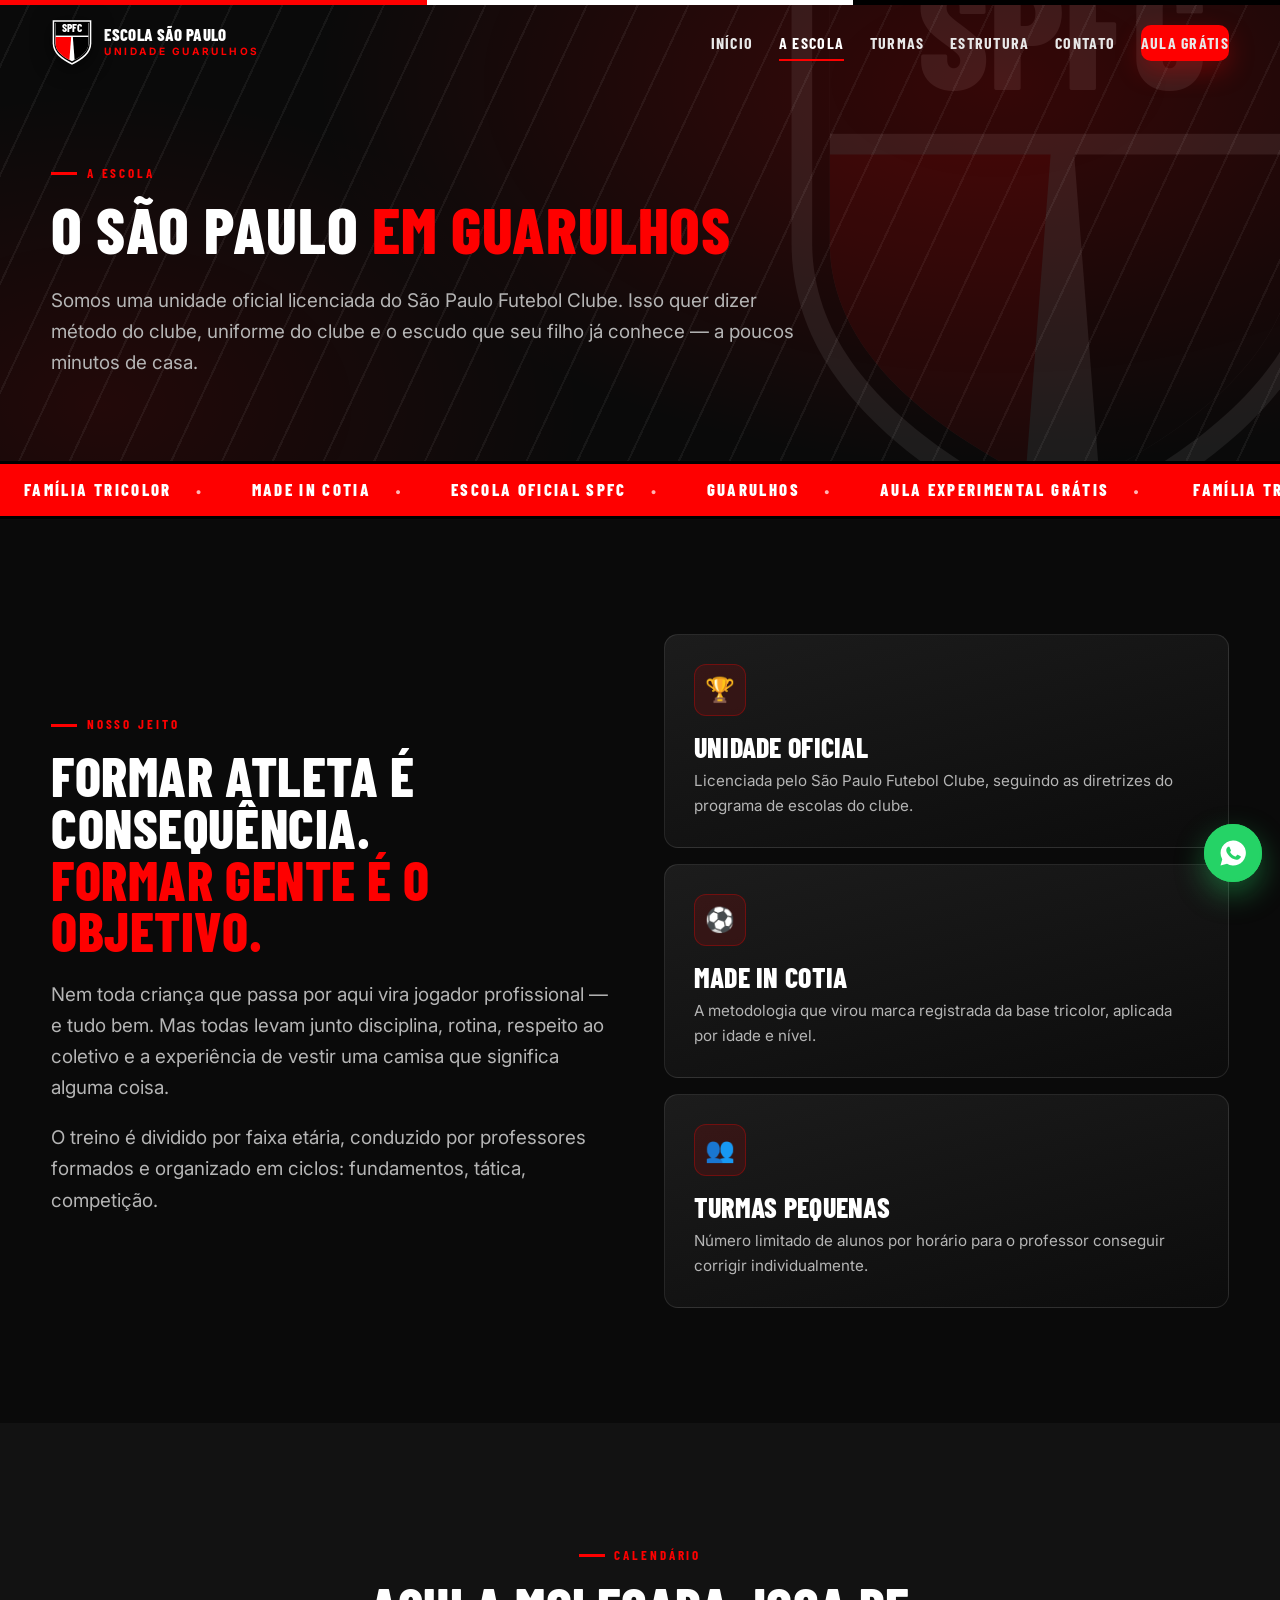
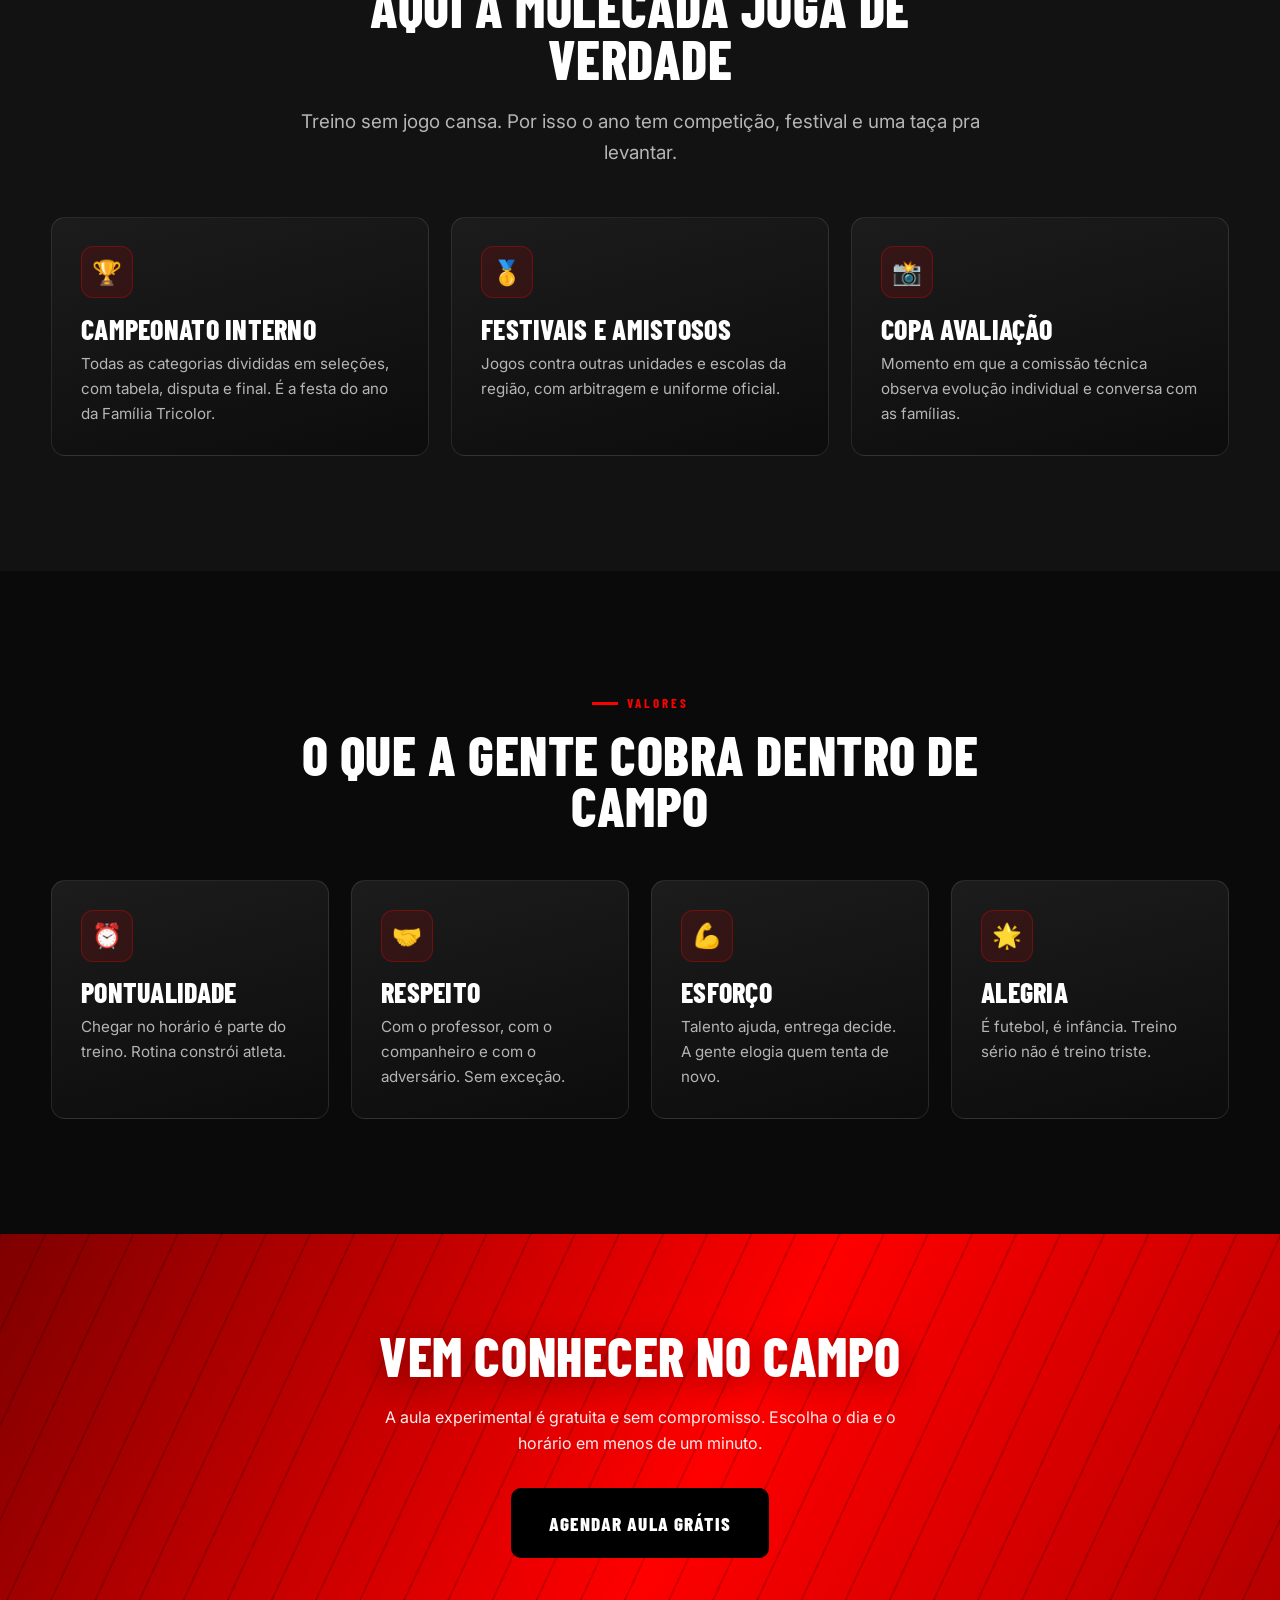
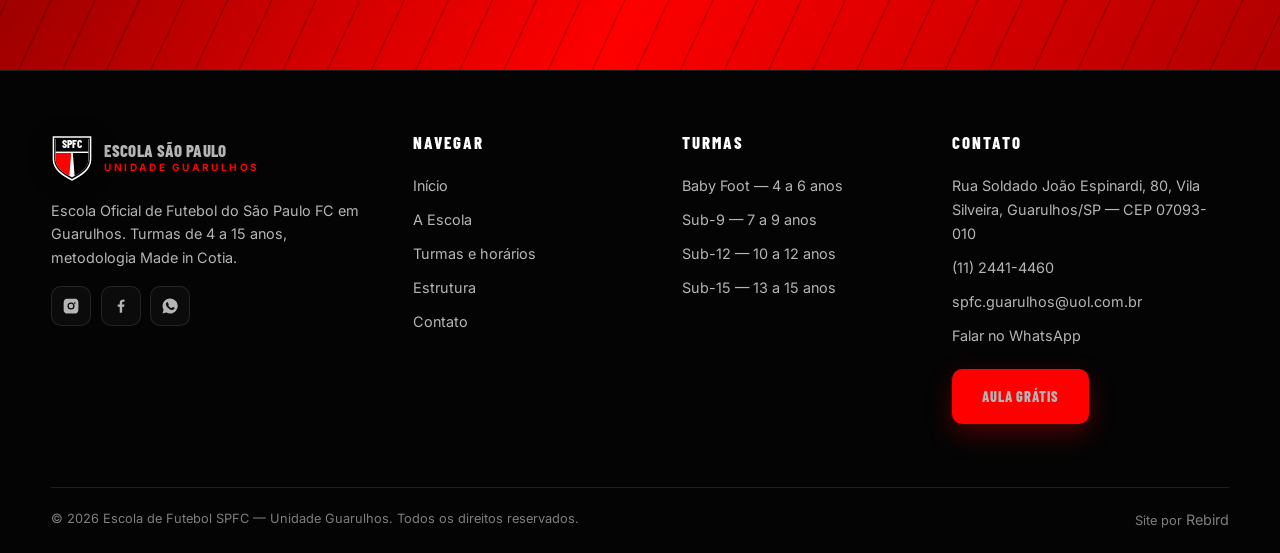
==== a-escola.html @ 755438bb "Site SPFC Guarulhos: LP de conversao + agendamento de aula experimental - Identidade tricolor extrai" ====
<!DOCTYPE html>
<html lang="pt-BR">
<head>
<meta charset="UTF-8">
<meta name="viewport" content="width=device-width, initial-scale=1">
<title>A Escola | Escola de Futebol SPFC Guarulhos</title>
<meta name="description" content="Conheça a Escola Oficial de Futebol do São Paulo FC em Guarulhos: metodologia Made in Cotia, comissão técnica formada e calendário de competições.">
<link rel="canonical" href="https://spfcguarulhos.com.br/a-escola.html">
<meta name="robots" content="index, follow">
<meta name="theme-color" content="#FE0000">
<meta property="og:type" content="website">
<meta property="og:locale" content="pt_BR">
<meta property="og:site_name" content="Escola de Futebol SPFC — Guarulhos">
<meta property="og:title" content="A Escola | Escola de Futebol SPFC Guarulhos">
<meta property="og:description" content="Conheça a Escola Oficial de Futebol do São Paulo FC em Guarulhos: metodologia Made in Cotia, comissão técnica formada e calendário de competições.">
<meta property="og:url" content="https://spfcguarulhos.com.br/a-escola.html">
<meta property="og:image" content="https://spfcguarulhos.com.br/assets/img/og.png">
<meta name="twitter:card" content="summary_large_image">
<link rel="icon" href="assets/img/escudo.svg" type="image/svg+xml">
<link rel="preconnect" href="https://fonts.googleapis.com">
<link rel="preconnect" href="https://fonts.gstatic.com" crossorigin>
<link href="https://fonts.googleapis.com/css2?family=Barlow+Condensed:wght@600;700;800&family=Inter:wght@400;500;600;700&display=swap" rel="stylesheet">
<link rel="stylesheet" href="assets/css/style.css">
</head>
<body>
<!-- Escudo SPFC (símbolo reutilizável) -->
<svg width="0" height="0" style="position:absolute" aria-hidden="true" focusable="false"><defs>
<symbol id="crest" viewBox="0 0 200 224">
  <clipPath id="crestIn"><path d="M21 19h158v97c0 37-35 65-79 85-44-20-79-48-79-85V19Z"/></clipPath>
  <path d="M8 6h184v110c0 46-40 78-92 102C48 194 8 162 8 116V6Z" fill="#fff"/>
  <path d="M15 13h170v103c0 41-37 71-85 93-48-22-85-52-85-93V13Z" fill="#000"/>
  <path d="M21 19h158v97c0 37-35 65-79 85-44-20-79-48-79-85V19Z" fill="#fff"/>
  <g clip-path="url(#crestIn)">
    <polygon points="10,86 96,86 84,240 -12,240" fill="#FE0000"/>
    <polygon points="104,86 190,86 212,240 116,240" fill="#000"/>
    <rect x="8" y="10" width="184" height="69" fill="#000"/>
  </g>
  <text x="100" y="64" text-anchor="middle" font-family="Barlow Condensed,Arial Narrow,Impact,sans-serif" font-weight="800" font-size="54" fill="#fff">SPFC</text>
</symbol>
</defs></svg>

<header class="header">
  <div class="tricolor"><i></i><i></i><i></i></div>
  <div class="wrap bar">
    <a class="brand" href="index.html" aria-label="Escola de Futebol SPFC Guarulhos">
      <svg viewBox="0 0 200 224" role="img" aria-hidden="true"><use href="#crest"/></svg>
      <span><b>Escola São Paulo</b><small>Unidade Guarulhos</small></span>
    </a>
    <nav class="nav" id="nav">
      <a href="index.html">Início</a>
      <a href="a-escola.html" aria-current="page">A Escola</a>
      <a href="turmas.html">Turmas</a>
      <a href="estrutura.html">Estrutura</a>
      <a href="contato.html">Contato</a>
      <a class="btn" href="agendar.html">Aula grátis</a>
    </nav>
    <button class="burger" aria-label="Abrir menu" aria-expanded="false" aria-controls="nav"><span></span><span></span><span></span></button>
  </div>
</header>

<section class="hero" style="min-height:auto;padding:calc(var(--header-h) + 5rem) 0 4rem">
  <div class="hero-stripes"></div>
  <svg class="hero-crest" viewBox="0 0 200 224" aria-hidden="true"><use href="#crest"/></svg>
  <div class="wrap" style="display:block">
    <span class="eyebrow">A escola</span>
    <h1 style="font-size:clamp(2.2rem,5.4vw,4rem)" data-split>O São Paulo <span class='txt-red'>em Guarulhos</span></h1>
    <p class="lead">Somos uma unidade oficial licenciada do São Paulo Futebol Clube. Isso quer dizer método do clube, uniforme do clube e o escudo que seu filho já conhece — a poucos minutos de casa.</p>
  </div>
</section>
<div class="marquee" aria-hidden="true"><div>
  <span>Família Tricolor</span><span>Made in Cotia</span><span>Escola Oficial SPFC</span><span>Guarulhos</span><span>Aula experimental grátis</span>
</div></div>

<section class="section">
  <div class="wrap">
    <div class="grid g-2" style="align-items:center;gap:3rem">
      <div class="rv">
        <span class="eyebrow">Nosso jeito</span>
        <h2>Formar atleta é consequência.<br><span class="txt-red">Formar gente é o objetivo.</span></h2>
        <p class="lead">Nem toda criança que passa por aqui vira jogador profissional — e tudo bem. Mas todas levam junto disciplina, rotina, respeito ao coletivo e a experiência de vestir uma camisa que significa alguma coisa.</p>
        <p class="lead">O treino é dividido por faixa etária, conduzido por professores formados e organizado em ciclos: fundamentos, tática, competição.</p>
      </div>
      <div class="grid rv rv-d1" style="gap:1rem">
        <article class="card"><div class="ico">&#127942;</div><h3>Unidade oficial</h3><p>Licenciada pelo São Paulo Futebol Clube, seguindo as diretrizes do programa de escolas do clube.</p></article>
        <article class="card"><div class="ico">&#9917;</div><h3>Made in Cotia</h3><p>A metodologia que virou marca registrada da base tricolor, aplicada por idade e nível.</p></article>
        <article class="card"><div class="ico">&#128101;</div><h3>Turmas pequenas</h3><p>Número limitado de alunos por horário para o professor conseguir corrigir individualmente.</p></article>
      </div>
    </div>
  </div>
</section>

<section class="section section-alt">
  <div class="wrap">
    <div class="head center rv">
      <span class="eyebrow">Calendário</span>
      <h2>Aqui a molecada joga de verdade</h2>
      <p class="lead">Treino sem jogo cansa. Por isso o ano tem competição, festival e uma taça pra levantar.</p>
    </div>
    <div class="grid g-3">
      <article class="card rv"><div class="ico">&#127942;</div><h3>Campeonato interno</h3><p>Todas as categorias divididas em seleções, com tabela, disputa e final. É a festa do ano da Família Tricolor.</p></article>
      <article class="card rv rv-d1"><div class="ico">&#129351;</div><h3>Festivais e amistosos</h3><p>Jogos contra outras unidades e escolas da região, com arbitragem e uniforme oficial.</p></article>
      <article class="card rv rv-d2"><div class="ico">&#128248;</div><h3>Copa Avaliação</h3><p>Momento em que a comissão técnica observa evolução individual e conversa com as famílias.</p></article>
    </div>
  </div>
</section>

<section class="section">
  <div class="wrap">
    <div class="head center rv">
      <span class="eyebrow">Valores</span>
      <h2>O que a gente cobra dentro de campo</h2>
    </div>
    <div class="grid g-4">
      <article class="card rv"><div class="ico">&#9200;</div><h3>Pontualidade</h3><p>Chegar no horário é parte do treino. Rotina constrói atleta.</p></article>
      <article class="card rv rv-d1"><div class="ico">&#129309;</div><h3>Respeito</h3><p>Com o professor, com o companheiro e com o adversário. Sem exceção.</p></article>
      <article class="card rv rv-d2"><div class="ico">&#128170;</div><h3>Esforço</h3><p>Talento ajuda, entrega decide. A gente elogia quem tenta de novo.</p></article>
      <article class="card rv rv-d3"><div class="ico">&#127775;</div><h3>Alegria</h3><p>É futebol, é infância. Treino sério não é treino triste.</p></article>
    </div>
  </div>
</section>
<section class="cta-final">
  <div class="wrap rv">
    <h2>Vem conhecer no campo</h2>
    <p>A aula experimental é gratuita e sem compromisso. Escolha o dia e o horário em menos de um minuto.</p>
    <p style="margin-top:2rem"><a class="btn btn-lg" style="background:#000" href="agendar.html">Agendar aula grátis</a></p>
  </div>
</section>
<!-- ================= FOOTER ================= -->
<footer class="footer">
  <div class="wrap">
    <div class="footer-grid">
      <div>
        <a class="brand" href="index.html" style="margin-bottom:1rem">
          <svg viewBox="0 0 200 224" aria-hidden="true"><use href="#crest"/></svg>
          <span><b>Escola São Paulo</b><small>Unidade Guarulhos</small></span>
        </a>
        <p>Escola Oficial de Futebol do São Paulo FC em Guarulhos. Turmas de 4 a 15 anos, metodologia Made in Cotia.</p>
        <div class="socials">
          <a data-href="instagram" target="_blank" rel="noopener" aria-label="Instagram"><svg viewBox="0 0 24 24"><path d="M12 2.2c3.2 0 3.6 0 4.9.1 1.2.1 1.8.2 2.2.4.6.2 1 .5 1.4.9.4.4.7.8.9 1.4.2.4.4 1 .4 2.2.1 1.3.1 1.7.1 4.9s0 3.6-.1 4.9c-.1 1.2-.2 1.8-.4 2.2-.2.6-.5 1-.9 1.4-.4.4-.8.7-1.4.9-.4.2-1 .4-2.2.4-1.3.1-1.7.1-4.9.1s-3.6 0-4.9-.1c-1.2-.1-1.8-.2-2.2-.4-.6-.2-1-.5-1.4-.9-.4-.4-.7-.8-.9-1.4-.2-.4-.4-1-.4-2.2C2.2 15.6 2.2 15.2 2.2 12s0-3.6.1-4.9c.1-1.2.2-1.8.4-2.2.2-.6.5-1 .9-1.4.4-.4.8-.7 1.4-.9.4-.2 1-.4 2.2-.4C8.4 2.2 8.8 2.2 12 2.2zm0 5.1A4.7 4.7 0 1 0 16.7 12 4.7 4.7 0 0 0 12 7.3zm0 7.7A3 3 0 1 1 15 12a3 3 0 0 1-3 3zm5-8a1.1 1.1 0 1 0 1.1 1.1A1.1 1.1 0 0 0 17 7z"/></svg></a>
          <a data-href="facebook" target="_blank" rel="noopener" aria-label="Facebook"><svg viewBox="0 0 24 24"><path d="M13.5 21v-8h2.7l.4-3.1h-3.1V7.9c0-.9.25-1.5 1.55-1.5h1.65V3.6A22 22 0 0 0 14.3 3.5c-2.4 0-4 1.45-4 4.1v2.3H7.6V13h2.7v8z"/></svg></a>
          <a data-wa="Olá! Vim pelo site e quero agendar a aula experimental." target="_blank" rel="noopener" aria-label="WhatsApp"><svg viewBox="0 0 24 24"><path d="M12 2a10 10 0 0 0-8.6 15L2 22l5.2-1.4A10 10 0 1 0 12 2zm5.4 14.1c-.2.6-1.3 1.2-1.8 1.2s-1.1.3-3.6-.8-4-3.6-4.2-3.8-1.2-1.6-1.2-3 .8-2.1 1-2.4.5-.3.7-.3h.5c.2 0 .4 0 .6.5s.8 2 .9 2.1.1.3 0 .5-.2.4-.4.6-.3.4-.1.7.7 1.2 1.6 2c1.1.9 2 1.2 2.3 1.3s.4.1.6-.1.7-.8.9-1.1.4-.2.6-.1 1.6.8 1.9.9.4.2.5.3 0 .6-.2 1.2z"/></svg></a>
        </div>
      </div>
      <div>
        <h4>Navegar</h4>
        <ul>
          <li><a href="index.html">Início</a></li>
          <li><a href="a-escola.html">A Escola</a></li>
          <li><a href="turmas.html">Turmas e horários</a></li>
          <li><a href="estrutura.html">Estrutura</a></li>
          <li><a href="contato.html">Contato</a></li>
        </ul>
      </div>
      <div>
        <h4>Turmas</h4>
        <ul>
          <li><a href="turmas.html#baby">Baby Foot — 4 a 6 anos</a></li>
          <li><a href="turmas.html#sub9">Sub-9 — 7 a 9 anos</a></li>
          <li><a href="turmas.html#sub12">Sub-12 — 10 a 12 anos</a></li>
          <li><a href="turmas.html#sub15">Sub-15 — 13 a 15 anos</a></li>
        </ul>
      </div>
      <div>
        <h4>Contato</h4>
        <ul>
          <li><span data-fill="endereco-full"></span></li>
          <li><a data-href="tel"><span data-fill="telefone"></span></a></li>
          <li><a data-href="email"><span data-fill="email"></span></a></li>
          <li><a data-wa="Olá! Vim pelo site da escola." target="_blank" rel="noopener">Falar no WhatsApp</a></li>
        </ul>
        <p style="margin-top:1rem"><a class="btn" href="agendar.html">Aula grátis</a></p>
      </div>
    </div>
    <div class="copy">
      <span>&copy; <span data-fill="ano"></span> Escola de Futebol SPFC — Unidade Guarulhos. Todos os direitos reservados.</span>
      <span>Site por <a href="https://rebird.com.br" target="_blank" rel="noopener">Rebird</a></span>
    </div>
  </div>
</footer>

<a class="wa-float" data-wa="Olá! Vim pelo site e quero agendar a aula experimental gratuita." target="_blank" rel="noopener" aria-label="Falar no WhatsApp">
  <svg viewBox="0 0 24 24"><path d="M12 2a10 10 0 0 0-8.6 15L2 22l5.2-1.4A10 10 0 1 0 12 2zm5.4 14.1c-.2.6-1.3 1.2-1.8 1.2s-1.1.3-3.6-.8-4-3.6-4.2-3.8-1.2-1.6-1.2-3 .8-2.1 1-2.4.5-.3.7-.3h.5c.2 0 .4 0 .6.5s.8 2 .9 2.1.1.3 0 .5-.2.4-.4.6-.3.4-.1.7.7 1.2 1.6 2c1.1.9 2 1.2 2.3 1.3s.4.1.6-.1.7-.8.9-1.1.4-.2.6-.1 1.6.8 1.9.9.4.2.5.3 0 .6-.2 1.2z"/></svg>
</a>
<script src="assets/js/config.js"></script>
<script src="assets/js/main.js"></script>
</body>
</html>
---- assets/css/style.css ----
/* ============================================================
   ESCOLA DE FUTEBOL SPFC — UNIDADE GUARULHOS
   Identidade tricolor: vermelho #FE0000 / branco / preto
   ============================================================ */

:root{
  --red:#FE0000;
  --red-dark:#C40000;
  --red-glow:rgba(254,0,0,.45);
  --black:#000000;
  --ink:#0A0A0A;
  --ink-2:#121212;
  --ink-3:#1C1C1C;
  --line:rgba(255,255,255,.10);
  --white:#FFFFFF;
  --mute:#B5B5B5;
  --mute-2:#7E7E7E;
  --ok:#22C55E;

  --ff-display:"Barlow Condensed","Arial Narrow",Impact,sans-serif;
  --ff-body:Inter,-apple-system,"Segoe UI",Roboto,Arial,sans-serif;

  --wrap:1180px;
  --r:14px;
  --r-sm:10px;
  --shadow:0 24px 60px rgba(0,0,0,.55);
  --header-h:76px;
}

*{box-sizing:border-box}
html{scroll-behavior:smooth}
body{
  margin:0;
  background:var(--ink);
  color:var(--white);
  font-family:var(--ff-body);
  font-size:16px;
  line-height:1.65;
  -webkit-font-smoothing:antialiased;
  overflow-x:hidden;
}
img{max-width:100%;display:block}
a{color:inherit;text-decoration:none}
button{font-family:inherit}
::selection{background:var(--red);color:#fff}

.wrap{width:min(var(--wrap),92vw);margin-inline:auto}
.center{text-align:center}
.mt-2{margin-top:2rem}
.hidden{display:none!important}

/* ---------- Tipografia ---------- */
h1,h2,h3,h4,.display{
  font-family:var(--ff-display);
  font-weight:800;
  text-transform:uppercase;
  line-height:.95;
  letter-spacing:.01em;
  margin:0 0 .4em;
}
h1{font-size:clamp(2.6rem,7vw,5.2rem)}
h2{font-size:clamp(2rem,4.6vw,3.4rem)}
h3{font-size:clamp(1.3rem,2.4vw,1.75rem)}
p{margin:0 0 1em}
.lead{font-size:clamp(1.02rem,1.6vw,1.18rem);color:var(--mute);max-width:62ch}
.txt-red{color:var(--red)}
.eyebrow{
  font-family:var(--ff-display);font-weight:700;text-transform:uppercase;
  letter-spacing:.22em;font-size:.82rem;color:var(--red);
  display:inline-flex;align-items:center;gap:.6rem;margin-bottom:.9rem;
}
.eyebrow::before{content:"";width:26px;height:3px;background:var(--red);display:block}

/* ---------- Faixa tricolor ---------- */
.tricolor{height:5px;width:100%;display:flex}
.tricolor i{flex:1;display:block}
.tricolor i:nth-child(1){background:var(--red)}
.tricolor i:nth-child(2){background:var(--white)}
.tricolor i:nth-child(3){background:var(--black)}

/* ---------- Botões ---------- */
.btn{
  --bg:var(--red);--fg:#fff;
  display:inline-flex;align-items:center;justify-content:center;gap:.6rem;
  background:var(--bg);color:var(--fg);
  font-family:var(--ff-display);font-weight:800;text-transform:uppercase;
  letter-spacing:.06em;font-size:1.06rem;
  padding:1rem 1.9rem;border:0;border-radius:var(--r-sm);cursor:pointer;
  position:relative;overflow:hidden;isolation:isolate;
  transition:transform .18s ease,box-shadow .25s ease,background .2s ease;
  box-shadow:0 10px 26px rgba(254,0,0,.28);
}
.btn::after{
  content:"";position:absolute;inset:0;z-index:-1;
  background:linear-gradient(120deg,transparent 20%,rgba(255,255,255,.35) 50%,transparent 80%);
  transform:translateX(-120%);
}
.btn:hover::after{animation:shine .75s ease}
.btn:hover{transform:translateY(-3px);box-shadow:0 16px 36px rgba(254,0,0,.42)}
.btn:active{transform:translateY(-1px)}
@keyframes shine{to{transform:translateX(120%)}}

.btn-ghost{--bg:transparent;--fg:#fff;border:2px solid rgba(255,255,255,.28);box-shadow:none}
.btn-ghost:hover{border-color:#fff;background:rgba(255,255,255,.06);box-shadow:none}
.btn-wa{--bg:#25D366;--fg:#04240F;box-shadow:0 10px 26px rgba(37,211,102,.28)}
.btn-wa:hover{box-shadow:0 16px 36px rgba(37,211,102,.4)}
.btn-lg{padding:1.2rem 2.4rem;font-size:1.2rem}
.btn-block{width:100%}
.btn[disabled]{opacity:.45;cursor:not-allowed;transform:none!important;box-shadow:none}

.btn-pulse{animation:pulse 2.6s ease-in-out infinite}
@keyframes pulse{
  0%,100%{box-shadow:0 10px 26px rgba(254,0,0,.28),0 0 0 0 var(--red-glow)}
  50%{box-shadow:0 10px 26px rgba(254,0,0,.28),0 0 0 14px rgba(254,0,0,0)}
}

/* ---------- Header ---------- */
.header{
  position:fixed;inset:0 0 auto 0;z-index:80;
  transition:background .3s ease,box-shadow .3s ease,backdrop-filter .3s;
  border-bottom:1px solid transparent;
}
.header.is-stuck{
  background:rgba(8,8,8,.9);backdrop-filter:blur(14px);
  border-bottom-color:var(--line);box-shadow:0 10px 30px rgba(0,0,0,.5);
}
.header .bar{display:flex;align-items:center;gap:1.4rem;height:var(--header-h)}
.brand{display:flex;align-items:center;gap:.7rem;margin-right:auto}
.brand svg{width:42px;height:auto;filter:drop-shadow(0 4px 10px rgba(0,0,0,.6))}
.brand b{
  font-family:var(--ff-display);font-weight:800;text-transform:uppercase;
  font-size:1.05rem;line-height:1;letter-spacing:.02em;display:block;
}
.brand small{
  display:block;font-size:.63rem;letter-spacing:.24em;color:var(--red);
  text-transform:uppercase;font-weight:700;
}
.nav{display:flex;align-items:center;gap:1.6rem}
.nav a{
  font-family:var(--ff-display);font-weight:700;text-transform:uppercase;
  letter-spacing:.08em;font-size:1rem;color:#E8E8E8;position:relative;padding:.3rem 0;
}
.nav a::after{
  content:"";position:absolute;left:0;bottom:0;height:2px;width:0;background:var(--red);
  transition:width .25s ease;
}
.nav a:hover::after,.nav a[aria-current="page"]::after{width:100%}
.nav a[aria-current="page"]{color:#fff}
.nav .btn::after{display:none}
.burger{display:none;background:none;border:0;padding:.5rem;cursor:pointer}
.burger span{display:block;width:26px;height:2px;background:#fff;margin:5px 0;transition:.3s}
.burger.open span:nth-child(1){transform:translateY(7px) rotate(45deg)}
.burger.open span:nth-child(2){opacity:0}
.burger.open span:nth-child(3){transform:translateY(-7px) rotate(-45deg)}

/* ---------- Hero ---------- */
.hero{
  position:relative;min-height:100svh;display:flex;align-items:center;
  padding:calc(var(--header-h) + 3rem) 0 4rem;overflow:hidden;
  background:
    radial-gradient(1100px 620px at 78% 18%,rgba(254,0,0,.20),transparent 62%),
    radial-gradient(800px 520px at 8% 88%,rgba(254,0,0,.10),transparent 60%),
    var(--ink);
}
.hero-stripes{
  position:absolute;inset:-20% -30%;pointer-events:none;opacity:.055;
  background:repeating-linear-gradient(115deg,#fff 0 2px,transparent 2px 46px);
  animation:slide 26s linear infinite;
}
@keyframes slide{to{transform:translateX(46px)}}
.hero-crest{
  position:absolute;right:-6vw;top:50%;translate:0 -50%;
  width:min(46vw,620px);opacity:.07;pointer-events:none;
  animation:float 9s ease-in-out infinite;
}
@keyframes float{0%,100%{transform:translateY(-10px)}50%{transform:translateY(10px)}}
.hero .wrap{position:relative;z-index:2;display:grid;grid-template-columns:1.12fr .88fr;gap:3.4rem;align-items:center}
.hero h1 span.line{display:block}
.hero h1 .hl{color:var(--red);text-shadow:0 0 44px var(--red-glow)}
.hero-badges{display:flex;flex-wrap:wrap;gap:.6rem;margin:1.5rem 0 2rem}
.badge{
  display:inline-flex;align-items:center;gap:.45rem;
  border:1px solid var(--line);background:rgba(255,255,255,.04);
  padding:.5rem .9rem;border-radius:999px;font-size:.86rem;color:#DDD;
}
.badge b{color:var(--red)}
.hero-cta{display:flex;flex-wrap:wrap;gap:.9rem;align-items:center}
.hero-note{margin-top:1.2rem;font-size:.86rem;color:var(--mute-2);line-height:1.5}

/* Card de agendamento rápido no hero */
.quickcard{
  background:linear-gradient(160deg,var(--ink-2),#0B0B0B);
  border:1px solid var(--line);border-radius:var(--r);
  padding:1.8rem;box-shadow:var(--shadow);position:relative;overflow:hidden;
}
.quickcard::before{content:"";position:absolute;inset:0 0 auto 0;height:4px;background:linear-gradient(90deg,var(--red) 33%,#fff 33% 66%,#000 66%)}
.quickcard h3{font-size:1.5rem;margin-bottom:.35rem}
.quickcard .sub{color:var(--mute);font-size:.92rem;margin-bottom:1.3rem}
.free-tag{
  display:inline-block;background:var(--red);color:#fff;font-family:var(--ff-display);
  font-weight:800;text-transform:uppercase;letter-spacing:.1em;font-size:.78rem;
  padding:.3rem .7rem;border-radius:6px;margin-bottom:.8rem;
}

/* ---------- Marquee ---------- */
.marquee{
  background:var(--red);color:#fff;overflow:hidden;white-space:nowrap;
  border-top:3px solid #000;border-bottom:3px solid #000;
}
.marquee div{display:inline-block;padding:.75rem 0;animation:marq 26s linear infinite;will-change:transform}
.marquee span{
  font-family:var(--ff-display);font-weight:800;text-transform:uppercase;
  letter-spacing:.14em;font-size:1.05rem;padding:0 1.5rem;
}
.marquee span::after{content:"\25CF";margin-left:1.5rem;font-size:.55em;vertical-align:middle;opacity:.7}
@keyframes marq{to{transform:translateX(-50%)}}

/* ---------- Seções ---------- */
.section{padding:clamp(4rem,9vw,7.5rem) 0;position:relative}
.section-alt{background:var(--ink-2)}
.section-black{background:#050505}
.head{max-width:70ch;margin-bottom:3rem}
.head.center{margin-inline:auto;text-align:center}
.head.center .eyebrow{justify-content:center}
.head.center .lead{margin-inline:auto}

/* ---------- Grids e cards ---------- */
.grid{display:grid;gap:1.4rem}
.g-2{grid-template-columns:repeat(2,1fr)}
.g-3{grid-template-columns:repeat(3,1fr)}
.g-4{grid-template-columns:repeat(4,1fr)}

.card{
  background:linear-gradient(165deg,var(--ink-3),#0C0C0C);
  border:1px solid var(--line);border-radius:var(--r);padding:1.8rem;
  position:relative;overflow:hidden;transition:transform .3s ease,border-color .3s ease;
}
.card::after{
  content:"";position:absolute;left:0;top:0;height:100%;width:3px;
  background:var(--red);transform:scaleY(0);transform-origin:top;transition:transform .35s ease;
}
.card:hover{transform:translateY(-6px);border-color:rgba(254,0,0,.4)}
.card:hover::after{transform:scaleY(1)}
.card .ico{
  width:52px;height:52px;border-radius:12px;display:grid;place-items:center;
  background:rgba(254,0,0,.12);border:1px solid rgba(254,0,0,.3);margin-bottom:1.1rem;
  font-size:1.5rem;
}
.card h3{margin-bottom:.5rem}
.card p{color:var(--mute);font-size:.95rem;margin:0}

/* ---------- Números ---------- */
.stats{display:grid;grid-template-columns:repeat(4,1fr);gap:1rem;text-align:center}
.stat b{
  display:block;font-family:var(--ff-display);font-weight:800;
  font-size:clamp(2.6rem,6vw,4rem);line-height:1;color:var(--red);
  text-shadow:0 0 34px var(--red-glow);
}
.stat span{font-size:.82rem;text-transform:uppercase;letter-spacing:.16em;color:var(--mute)}

/* ---------- Turmas ---------- */
.turma{
  background:linear-gradient(165deg,#151515,#090909);
  border:1px solid var(--line);border-radius:var(--r);overflow:hidden;
  display:flex;flex-direction:column;transition:transform .3s ease,border-color .3s;
}
.turma:hover{transform:translateY(-6px);border-color:rgba(254,0,0,.45)}
.turma-top{padding:1.4rem 1.5rem;background:linear-gradient(100deg,var(--red),#8C0000);position:relative;overflow:hidden}
.turma-top::before{content:"";position:absolute;inset:0;background:repeating-linear-gradient(115deg,rgba(255,255,255,.14) 0 1px,transparent 1px 16px)}
.turma-top b{position:relative;font-family:var(--ff-display);font-weight:800;text-transform:uppercase;font-size:1.6rem;display:block;line-height:1}
.turma-top small{position:relative;text-transform:uppercase;letter-spacing:.16em;font-size:.72rem;opacity:.92}
.turma-body{padding:1.4rem 1.5rem;flex:1}
.turma-body ul{list-style:none;margin:0;padding:0;font-size:.94rem;color:var(--mute)}
.turma-body li{padding:.42rem 0 .42rem 1.5rem;position:relative;border-bottom:1px dashed rgba(255,255,255,.07)}
.turma-body li:last-child{border-bottom:0}
.turma-body li::before{content:"\26BD";position:absolute;left:0;font-size:.8rem}
.turma-foot{padding:0 1.5rem 1.5rem}

/* ---------- Depoimentos ---------- */
.quote{background:var(--ink-3);border:1px solid var(--line);border-left:4px solid var(--red);border-radius:var(--r);padding:1.7rem}
.quote p{font-size:.98rem;color:#E4E4E4;font-style:italic}
.quote footer{display:flex;align-items:center;gap:.8rem;margin-top:1rem}
.quote .av{width:42px;height:42px;border-radius:50%;background:var(--red);display:grid;place-items:center;font-family:var(--ff-display);font-weight:800;font-size:1.1rem}
.quote b{display:block;font-size:.92rem}
.quote small{color:var(--mute-2);font-size:.78rem}

/* ---------- Agendamento ---------- */
.booking{
  background:linear-gradient(165deg,#161616,#080808);
  border:1px solid var(--line);border-radius:18px;box-shadow:var(--shadow);
  overflow:hidden;max-width:840px;margin-inline:auto;position:relative;
}
.booking::before{content:"";position:absolute;inset:0 0 auto 0;height:5px;background:linear-gradient(90deg,var(--red) 33%,#fff 33% 66%,#000 66%);z-index:3}
.steps-bar{display:flex;gap:.4rem;padding:1.6rem 1.8rem 0}
.steps-bar i{flex:1;height:4px;border-radius:99px;background:rgba(255,255,255,.12);transition:background .4s ease}
.steps-bar i.on{background:var(--red)}
.step{display:none;padding:1.6rem 1.8rem 2rem}
.step.active{display:block;animation:stepIn .45s cubic-bezier(.2,.8,.2,1)}
@keyframes stepIn{from{opacity:0;transform:translateX(26px)}to{opacity:1;transform:none}}
.step-h{margin-bottom:1.3rem}
.step-h small{display:block;font-family:var(--ff-display);font-weight:700;letter-spacing:.2em;text-transform:uppercase;color:var(--red);font-size:.76rem;margin-bottom:.3rem}
.step-h b{font-family:var(--ff-display);font-weight:800;text-transform:uppercase;font-size:1.7rem;line-height:1;display:block}
.step-h p{color:var(--mute);font-size:.9rem;margin:.5rem 0 0}

.opts{display:grid;grid-template-columns:repeat(auto-fit,minmax(148px,1fr));gap:.8rem}
.opt{
  border:2px solid rgba(255,255,255,.12);background:rgba(255,255,255,.03);
  border-radius:12px;padding:1rem;cursor:pointer;text-align:left;color:#fff;
  transition:.22s ease;position:relative;font-family:inherit;
}
.opt:hover{border-color:rgba(254,0,0,.55);transform:translateY(-3px);background:rgba(254,0,0,.07)}
.opt.sel{border-color:var(--red);background:rgba(254,0,0,.14);box-shadow:0 0 0 4px rgba(254,0,0,.12)}
.opt b{font-family:var(--ff-display);font-weight:800;font-size:1.2rem;text-transform:uppercase;display:block;line-height:1.05}
.opt span{font-size:.8rem;color:var(--mute);display:block;margin-top:.15rem}
.opt.full{opacity:.45;cursor:not-allowed;border-style:dashed}
.opt.full b,.opt.full span{text-decoration:line-through}
.opt.full:hover{transform:none;border-color:rgba(255,255,255,.12);background:rgba(255,255,255,.03)}
.opt .tag{position:absolute;top:-9px;right:8px;font-size:.62rem;font-weight:800;letter-spacing:.1em;text-transform:uppercase;padding:.18rem .45rem;border-radius:5px}
.tag-hot{background:var(--red);color:#fff}
.tag-full{background:#333;color:#bbb}

.field{margin-bottom:1rem}
.field label{display:block;font-family:var(--ff-display);font-weight:700;text-transform:uppercase;letter-spacing:.1em;font-size:.78rem;color:#CFCFCF;margin-bottom:.4rem}
.field input,.field select,.field textarea{
  width:100%;background:rgba(255,255,255,.05);border:2px solid rgba(255,255,255,.12);
  border-radius:10px;padding:.9rem 1rem;color:#fff;font-size:1rem;font-family:inherit;
  transition:border-color .2s,background .2s;
}
.field input:focus,.field select:focus,.field textarea:focus{outline:0;border-color:var(--red);background:rgba(254,0,0,.06)}
.field input::placeholder,.field textarea::placeholder{color:#6A6A6A}
.field select option{background:#111}
.field .err{color:#FF6B6B;font-size:.78rem;margin-top:.35rem;display:none}
.field.invalid input,.field.invalid select{border-color:#FF6B6B}
.field.invalid .err{display:block}
.row-2{display:grid;grid-template-columns:1fr 1fr;gap:1rem}

.step-nav{display:flex;gap:.8rem;margin-top:1.4rem;align-items:center;flex-wrap:wrap}
.step-nav .back{background:none;border:0;color:var(--mute);cursor:pointer;font-size:.88rem;display:inline-flex;align-items:center;gap:.4rem;padding:.6rem}
.step-nav .back:hover{color:#fff}
.resume{background:rgba(255,255,255,.04);border:1px dashed rgba(255,255,255,.16);border-radius:10px;padding:.9rem 1rem;font-size:.88rem;color:var(--mute);margin-bottom:1.2rem}
.resume b{color:#fff}
.privacy{font-size:.75rem;color:var(--mute-2);margin-top:.9rem;text-align:center}
.slot-note{font-size:.82rem;color:var(--mute-2);margin-top:.9rem}
.vagas{color:var(--red);font-weight:700}

.success{text-align:center;padding:2.5rem 1.8rem}
.success .check{width:88px;height:88px;border-radius:50%;margin:0 auto 1.4rem;display:grid;place-items:center;background:rgba(34,197,94,.14);border:2px solid var(--ok)}
.success .check svg{width:44px;height:44px}
.success .check svg path{stroke-dasharray:48;stroke-dashoffset:48;animation:draw .6s .15s ease forwards}
@keyframes draw{to{stroke-dashoffset:0}}

/* ---------- FAQ ---------- */
.faq-item{border-bottom:1px solid var(--line)}
.faq-q{
  width:100%;background:none;border:0;color:#fff;text-align:left;cursor:pointer;
  padding:1.3rem 3rem 1.3rem 0;position:relative;
  font-family:var(--ff-display);font-weight:700;text-transform:uppercase;
  font-size:1.15rem;letter-spacing:.02em;
}
.faq-q::after{content:"+";position:absolute;right:.6rem;top:50%;translate:0 -50%;color:var(--red);font-size:1.6rem;transition:transform .3s ease}
.faq-item.open .faq-q::after{transform:rotate(45deg)}
.faq-a{max-height:0;overflow:hidden;transition:max-height .38s ease}
.faq-a p{color:var(--mute);font-size:.95rem;padding-bottom:1.3rem;margin:0}

/* ---------- Mapa e contato ---------- */
.map-box{border-radius:var(--r);overflow:hidden;border:1px solid var(--line);min-height:360px;background:#111}
.map-box iframe{width:100%;height:100%;min-height:360px;border:0;display:block;filter:grayscale(.3) contrast(1.05)}
.info-list{list-style:none;padding:0;margin:0}
.info-list li{display:flex;gap:.9rem;padding:1rem 0;border-bottom:1px solid var(--line)}
.info-list li:last-child{border-bottom:0}
.info-list .ic{flex:0 0 40px;height:40px;border-radius:10px;display:grid;place-items:center;background:rgba(254,0,0,.12);border:1px solid rgba(254,0,0,.28)}
.info-list b{display:block;font-family:var(--ff-display);text-transform:uppercase;letter-spacing:.08em;font-size:.82rem;color:var(--red)}
.info-list span{color:#E0E0E0;font-size:.95rem}

/* ---------- Galeria ---------- */
.gal{display:grid;grid-template-columns:repeat(auto-fit,minmax(230px,1fr));gap:1rem}
.gal figure{
  margin:0;aspect-ratio:4/3;border-radius:var(--r);overflow:hidden;position:relative;
  border:1px solid var(--line);
  background:repeating-linear-gradient(115deg,#131313 0 22px,#0E0E0E 22px 44px);
  display:grid;place-items:center;transition:transform .35s ease;
}
.gal figure:hover{transform:scale(1.03)}
.gal figure img{width:100%;height:100%;object-fit:cover}
.gal figcaption{
  position:absolute;inset:auto 0 0 0;padding:.85rem 1rem;font-size:.8rem;
  background:linear-gradient(transparent,rgba(0,0,0,.92));text-transform:uppercase;
  letter-spacing:.1em;font-family:var(--ff-display);font-weight:700;
}
.gal .ph{opacity:.3;font-size:2.6rem}

/* ---------- CTA final ---------- */
.cta-final{position:relative;overflow:hidden;text-align:center;background:linear-gradient(120deg,#7E0000,var(--red) 55%,#B00000);padding:clamp(3.5rem,8vw,6rem) 0}
.cta-final::before{content:"";position:absolute;inset:0;background:repeating-linear-gradient(115deg,rgba(0,0,0,.16) 0 2px,transparent 2px 40px)}
.cta-final .wrap{position:relative}
.cta-final h2{text-shadow:0 6px 30px rgba(0,0,0,.35)}
.cta-final p{color:rgba(255,255,255,.92);max-width:56ch;margin-inline:auto}

/* ---------- Footer ---------- */
.footer{background:#040404;padding:4rem 0 0;border-top:1px solid var(--line)}
.footer-grid{display:grid;grid-template-columns:1.4fr 1fr 1fr 1.2fr;gap:2.4rem;padding-bottom:3rem}
.footer h4{font-size:1.05rem;letter-spacing:.12em;margin-bottom:1.1rem}
.footer a,.footer p,.footer li{color:var(--mute);font-size:.9rem}
.footer a:hover{color:var(--red)}
.footer ul{list-style:none;padding:0;margin:0}
.footer li{padding:.32rem 0}
.socials{display:flex;gap:.6rem;margin-top:1rem}
.socials a{width:40px;height:40px;border-radius:10px;display:grid;place-items:center;border:1px solid var(--line);background:rgba(255,255,255,.03);transition:.22s}
.socials a:hover{background:var(--red);border-color:var(--red);transform:translateY(-3px);color:#fff}
.socials svg{width:18px;height:18px;fill:currentColor}
.copy{border-top:1px solid var(--line);padding:1.3rem 0;display:flex;justify-content:space-between;gap:1rem;flex-wrap:wrap;font-size:.8rem;color:var(--mute-2)}
.copy a{color:var(--mute-2)}
.copy a:hover{color:var(--red)}

/* ---------- WhatsApp flutuante ---------- */
.wa-float{position:fixed;right:18px;bottom:18px;z-index:70;width:58px;height:58px;border-radius:50%;background:#25D366;display:grid;place-items:center;box-shadow:0 12px 30px rgba(37,211,102,.4);transition:transform .25s ease}
.wa-float:hover{transform:scale(1.08)}
.wa-float svg{width:30px;height:30px;fill:#fff;position:relative;z-index:2}
.wa-float::after{content:"";position:absolute;inset:0;border-radius:50%;border:2px solid #25D366;animation:ring 2.4s ease-out infinite}
@keyframes ring{0%{transform:scale(1);opacity:.8}100%{transform:scale(1.7);opacity:0}}

/* ---------- Reveal ---------- */
.rv{opacity:0;transform:translateY(28px);transition:opacity .7s ease,transform .7s cubic-bezier(.2,.8,.2,1)}
.rv.in{opacity:1;transform:none}
.rv-d1{transition-delay:.08s}.rv-d2{transition-delay:.16s}
.rv-d3{transition-delay:.24s}.rv-d4{transition-delay:.32s}
.word{display:inline-block;opacity:0;transform:translateY(38px) rotate(3deg);animation:wordIn .75s cubic-bezier(.2,.9,.25,1) forwards}
@keyframes wordIn{to{opacity:1;transform:none}}

/* ---------- Admin ---------- */
.admin-shell{max-width:1080px;margin:0 auto;padding:calc(var(--header-h) + 2.4rem) 0 4rem;width:min(1080px,92vw)}
.panel{background:var(--ink-2);border:1px solid var(--line);border-radius:var(--r);padding:1.8rem;margin-bottom:1.4rem}
.panel h3{margin-bottom:1.1rem}
.panel-head{display:flex;align-items:center;justify-content:space-between;gap:1rem;flex-wrap:wrap;margin-bottom:1.2rem}
.panel-head h3{margin:0}
.week{display:grid;gap:.8rem}
.day-row{display:grid;grid-template-columns:160px 1fr;gap:1rem;align-items:start;padding:1rem;border:1px solid var(--line);border-radius:12px;background:rgba(255,255,255,.02)}
.day-row.off{opacity:.45}
.dname{font-family:var(--ff-display);font-weight:800;text-transform:uppercase;font-size:1.2rem;line-height:1.1}
.dname small{display:block;color:var(--mute-2);font-size:.72rem;letter-spacing:.1em;font-weight:600}
.slot-grid{display:grid;grid-template-columns:repeat(auto-fill,minmax(126px,1fr));gap:.5rem}
.slot-chip{display:flex;align-items:center;gap:.5rem;border:2px solid rgba(255,255,255,.12);border-radius:10px;padding:.55rem .7rem;background:rgba(255,255,255,.03);transition:.2s}
.slot-chip.on{border-color:rgba(34,197,94,.55);background:rgba(34,197,94,.08)}
.slot-chip label{font-size:.84rem;flex:1;cursor:pointer;user-select:none}
.slot-chip input[type=checkbox]{flex:0 0 auto}
.slot-chip input[type=checkbox]{width:18px;height:18px;accent-color:var(--red);cursor:pointer}
.slot-chip input[type=number]{width:54px;background:rgba(0,0,0,.45);border:1px solid var(--line);border-radius:6px;color:#fff;padding:.25rem .3rem;font-size:.82rem;text-align:center}
.table-wrap{overflow-x:auto}
.table{width:100%;border-collapse:collapse;font-size:.88rem;min-width:720px}
.table th,.table td{text-align:left;padding:.7rem .6rem;border-bottom:1px solid var(--line);white-space:nowrap}
.table th{font-family:var(--ff-display);text-transform:uppercase;letter-spacing:.1em;font-size:.76rem;color:var(--red)}
.table tr:hover td{background:rgba(255,255,255,.03)}
.pill{display:inline-block;padding:.2rem .55rem;border-radius:99px;font-size:.72rem;font-weight:700}
.pill-new{background:rgba(254,0,0,.16);color:#FF7A7A}
.pill-ok{background:rgba(34,197,94,.16);color:#6EE7A0}
.toast{
  position:fixed;left:50%;bottom:26px;z-index:200;
  background:#111;border:1px solid var(--line);border-left:4px solid var(--ok);
  padding:.9rem 1.3rem;border-radius:10px;box-shadow:var(--shadow);
  opacity:0;pointer-events:none;transition:opacity .3s,transform .3s;transform:translate(-50%,14px);
}
.toast.show{opacity:1;transform:translate(-50%,0)}
.toast.err{border-left-color:#FF6B6B}
.login-box{max-width:420px;margin:12vh auto 0}
.note{font-size:.82rem;color:var(--mute-2);background:rgba(255,255,255,.03);border-left:3px solid var(--red);padding:.8rem 1rem;border-radius:0 8px 8px 0}

/* ---------- Responsivo ---------- */
@media (max-width:980px){
  .hero .wrap{grid-template-columns:1fr;gap:2.4rem}
  .hero-crest{opacity:.05;right:-22vw}
  .g-4{grid-template-columns:repeat(2,1fr)}
  .footer-grid{grid-template-columns:1fr 1fr}
  .stats{grid-template-columns:repeat(2,1fr);gap:2rem}
}
@media (max-width:760px){
  .burger{display:block}
  .nav{
    position:fixed;inset:var(--header-h) 0 auto 0;background:rgba(6,6,6,.98);
    backdrop-filter:blur(16px);flex-direction:column;align-items:stretch;gap:0;
    padding:1rem 6vw 2rem;border-bottom:1px solid var(--line);
    transform:translateY(-135%);transition:transform .35s cubic-bezier(.2,.8,.2,1);
  }
  .nav.open{transform:none}
  .nav a{padding:.9rem 0;border-bottom:1px solid var(--line);font-size:1.15rem}
  .nav .btn{margin-top:1rem;justify-content:center;border-bottom:0}
  .g-2,.g-3,.g-4{grid-template-columns:1fr}
  .row-2{grid-template-columns:1fr}
  .hero-cta .btn{width:100%}
  .copy{justify-content:center;text-align:center}
  .day-row{grid-template-columns:1fr}
  .step,.steps-bar{padding-inline:1.2rem}
}

/* Menos movimento: reduzir, nunca zerar (o conteúdo sempre aparece) */
@media (prefers-reduced-motion:reduce){
  .rv{transition-duration:.3s;transform:none}
  .word{animation-duration:.3s;transform:none}
  .hero-stripes,.hero-crest,.btn-pulse,.wa-float::after{animation:none}
  .marquee div{animation-duration:70s}
  html{scroll-behavior:auto}
}
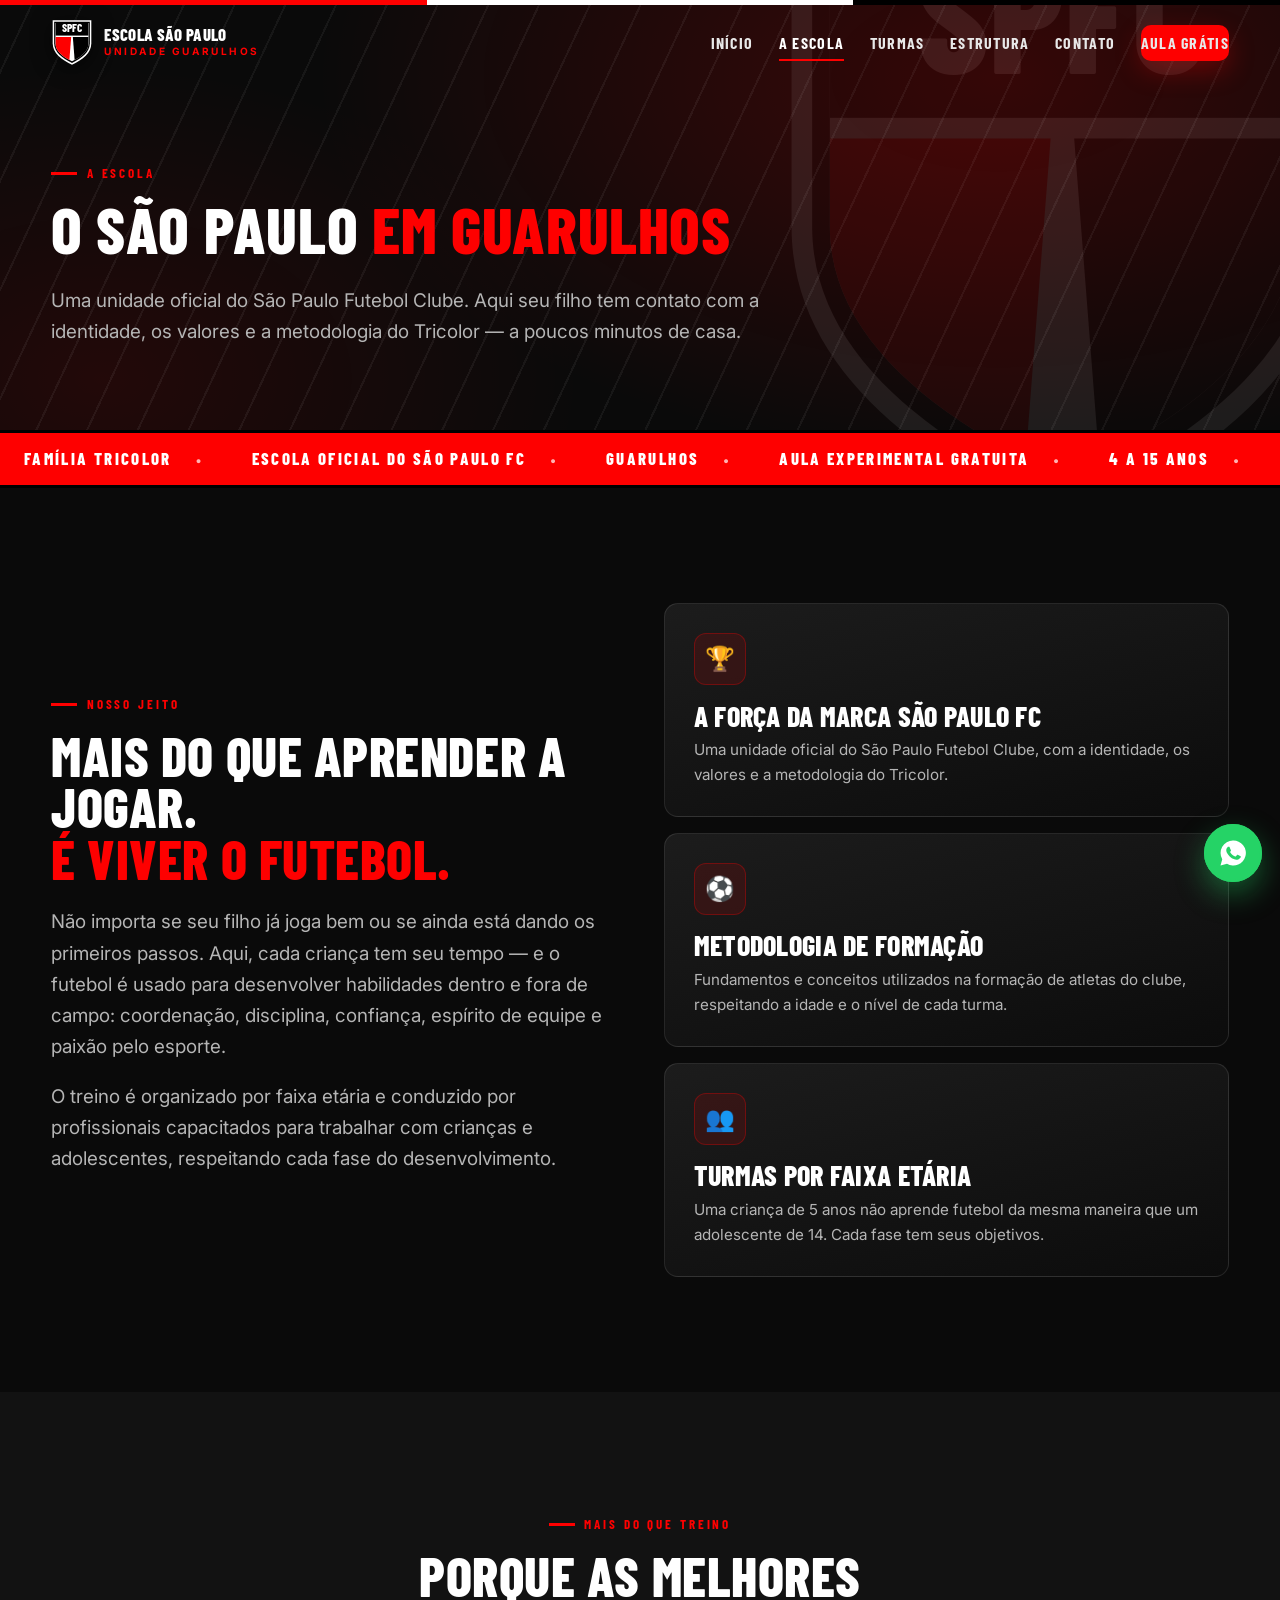
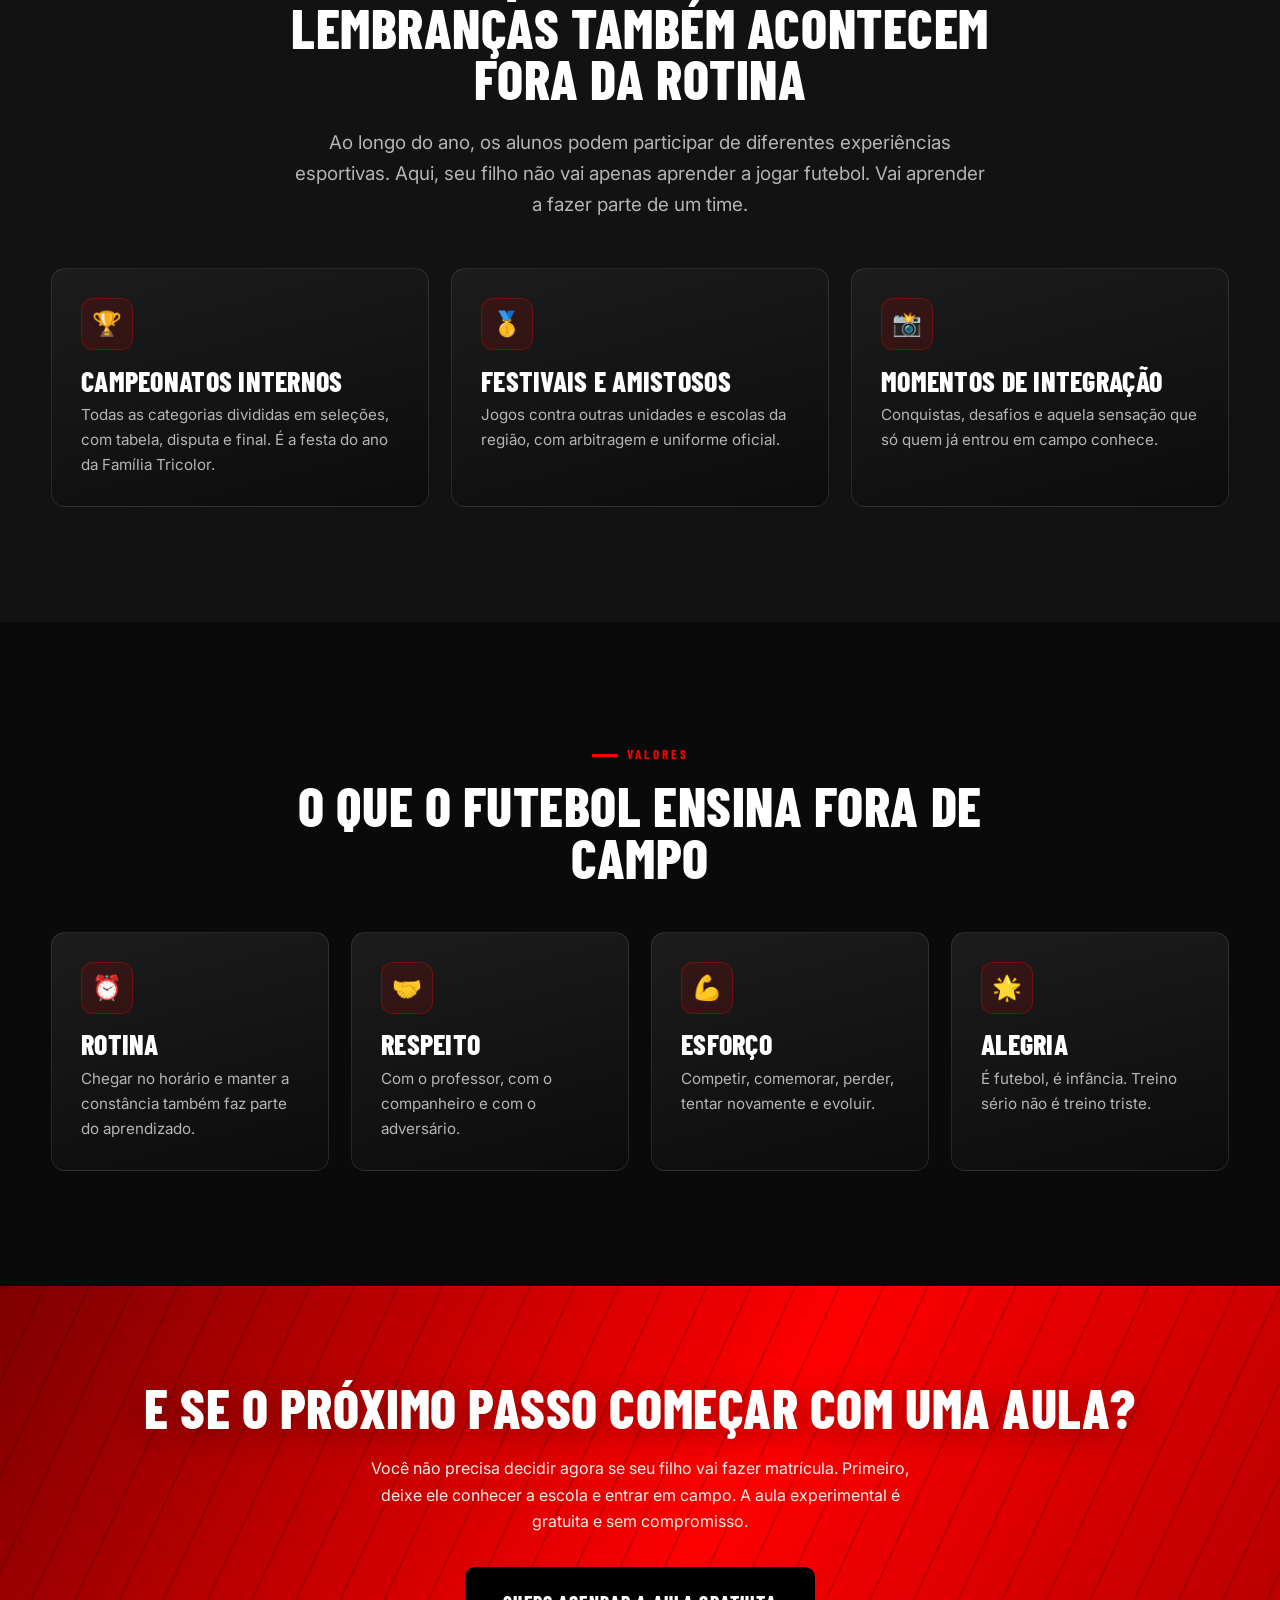
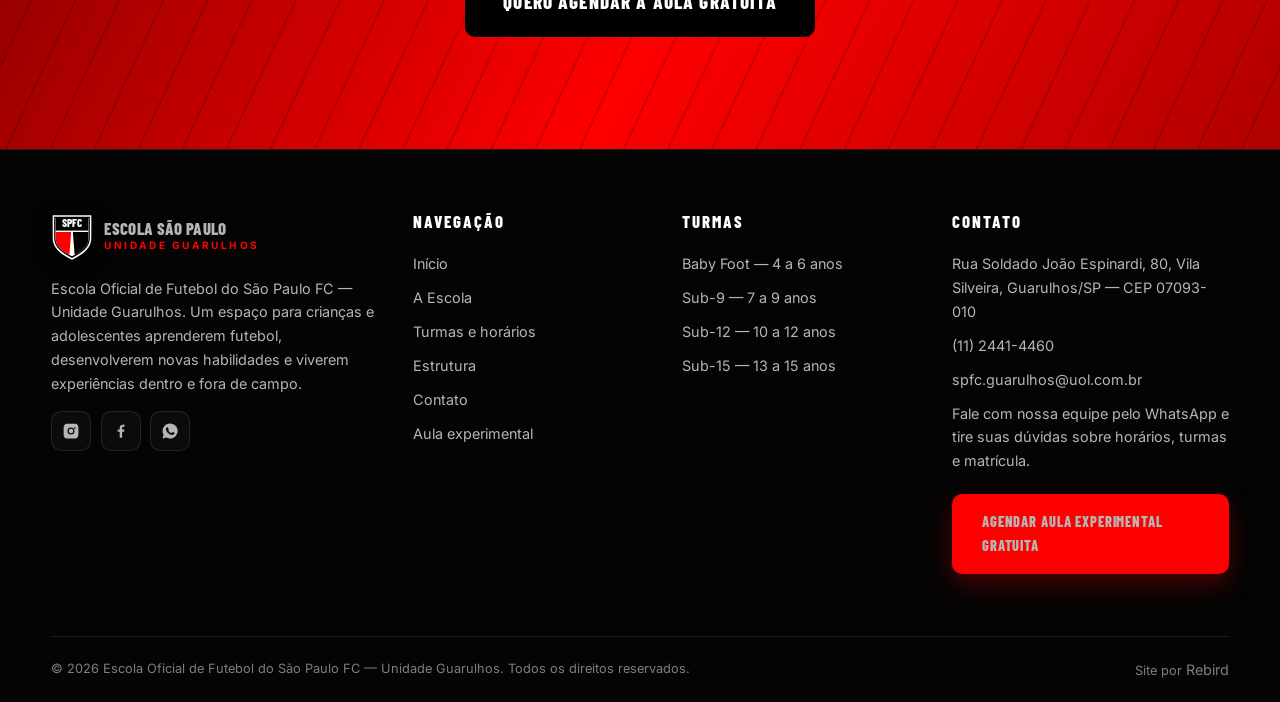
==== commit 36732b46: "Reescreve a copy do site conforme PDF do cliente Aplica a "Reescrita humanizada" secao por secao: to" ====
--- a/a-escola.html
+++ b/a-escola.html
@@ -4,7 +4,7 @@
 <meta charset="UTF-8">
 <meta name="viewport" content="width=device-width, initial-scale=1">
 <title>A Escola | Escola de Futebol SPFC Guarulhos</title>
-<meta name="description" content="Conheça a Escola Oficial de Futebol do São Paulo FC em Guarulhos: metodologia Made in Cotia, comissão técnica formada e calendário de competições.">
+<meta name="description" content="Conheça a Escola Oficial de Futebol do São Paulo FC em Guarulhos: metodologia de formação, professores preparados e um calendário com campeonatos, festivais e amistosos.">
 <link rel="canonical" href="https://spfcguarulhos.com.br/a-escola.html">
 <meta name="robots" content="index, follow">
 <meta name="theme-color" content="#FE0000">
@@ -12,7 +12,7 @@
 <meta property="og:locale" content="pt_BR">
 <meta property="og:site_name" content="Escola de Futebol SPFC — Guarulhos">
 <meta property="og:title" content="A Escola | Escola de Futebol SPFC Guarulhos">
-<meta property="og:description" content="Conheça a Escola Oficial de Futebol do São Paulo FC em Guarulhos: metodologia Made in Cotia, comissão técnica formada e calendário de competições.">
+<meta property="og:description" content="Conheça a Escola Oficial de Futebol do São Paulo FC em Guarulhos: metodologia de formação, professores preparados e um calendário com campeonatos, festivais e amistosos.">
 <meta property="og:url" content="https://spfcguarulhos.com.br/a-escola.html">
 <meta property="og:image" content="https://spfcguarulhos.com.br/assets/img/og.png">
 <meta name="twitter:card" content="summary_large_image">
@@ -64,11 +64,11 @@
   <div class="wrap" style="display:block">
     <span class="eyebrow">A escola</span>
     <h1 style="font-size:clamp(2.2rem,5.4vw,4rem)" data-split>O São Paulo <span class='txt-red'>em Guarulhos</span></h1>
-    <p class="lead">Somos uma unidade oficial licenciada do São Paulo Futebol Clube. Isso quer dizer método do clube, uniforme do clube e o escudo que seu filho já conhece — a poucos minutos de casa.</p>
+    <p class="lead">Uma unidade oficial do São Paulo Futebol Clube. Aqui seu filho tem contato com a identidade, os valores e a metodologia do Tricolor — a poucos minutos de casa.</p>
   </div>
 </section>
 <div class="marquee" aria-hidden="true"><div>
-  <span>Família Tricolor</span><span>Made in Cotia</span><span>Escola Oficial SPFC</span><span>Guarulhos</span><span>Aula experimental grátis</span>
+  <span>Família Tricolor</span><span>Escola Oficial do São Paulo FC</span><span>Guarulhos</span><span>Aula experimental gratuita</span><span>4 a 15 anos</span>
 </div></div>
 
 <section class="section">
@@ -76,14 +76,14 @@
     <div class="grid g-2" style="align-items:center;gap:3rem">
       <div class="rv">
         <span class="eyebrow">Nosso jeito</span>
-        <h2>Formar atleta é consequência.<br><span class="txt-red">Formar gente é o objetivo.</span></h2>
-        <p class="lead">Nem toda criança que passa por aqui vira jogador profissional — e tudo bem. Mas todas levam junto disciplina, rotina, respeito ao coletivo e a experiência de vestir uma camisa que significa alguma coisa.</p>
-        <p class="lead">O treino é dividido por faixa etária, conduzido por professores formados e organizado em ciclos: fundamentos, tática, competição.</p>
+        <h2>Mais do que aprender a jogar.<br><span class="txt-red">É viver o futebol.</span></h2>
+        <p class="lead">Não importa se seu filho já joga bem ou se ainda está dando os primeiros passos. Aqui, cada criança tem seu tempo — e o futebol é usado para desenvolver habilidades dentro e fora de campo: coordenação, disciplina, confiança, espírito de equipe e paixão pelo esporte.</p>
+        <p class="lead">O treino é organizado por faixa etária e conduzido por profissionais capacitados para trabalhar com crianças e adolescentes, respeitando cada fase do desenvolvimento.</p>
       </div>
       <div class="grid rv rv-d1" style="gap:1rem">
-        <article class="card"><div class="ico">&#127942;</div><h3>Unidade oficial</h3><p>Licenciada pelo São Paulo Futebol Clube, seguindo as diretrizes do programa de escolas do clube.</p></article>
-        <article class="card"><div class="ico">&#9917;</div><h3>Made in Cotia</h3><p>A metodologia que virou marca registrada da base tricolor, aplicada por idade e nível.</p></article>
-        <article class="card"><div class="ico">&#128101;</div><h3>Turmas pequenas</h3><p>Número limitado de alunos por horário para o professor conseguir corrigir individualmente.</p></article>
+        <article class="card"><div class="ico">&#127942;</div><h3>A força da marca São Paulo FC</h3><p>Uma unidade oficial do São Paulo Futebol Clube, com a identidade, os valores e a metodologia do Tricolor.</p></article>
+        <article class="card"><div class="ico">&#9917;</div><h3>Metodologia de formação</h3><p>Fundamentos e conceitos utilizados na formação de atletas do clube, respeitando a idade e o nível de cada turma.</p></article>
+        <article class="card"><div class="ico">&#128101;</div><h3>Turmas por faixa etária</h3><p>Uma criança de 5 anos não aprende futebol da mesma maneira que um adolescente de 14. Cada fase tem seus objetivos.</p></article>
       </div>
     </div>
   </div>
@@ -92,14 +92,14 @@
 <section class="section section-alt">
   <div class="wrap">
     <div class="head center rv">
-      <span class="eyebrow">Calendário</span>
-      <h2>Aqui a molecada joga de verdade</h2>
-      <p class="lead">Treino sem jogo cansa. Por isso o ano tem competição, festival e uma taça pra levantar.</p>
+      <span class="eyebrow">Mais do que treino</span>
+      <h2>Porque as melhores lembranças também acontecem fora da rotina</h2>
+      <p class="lead">Ao longo do ano, os alunos podem participar de diferentes experiências esportivas. Aqui, seu filho não vai apenas aprender a jogar futebol. Vai aprender a fazer parte de um time.</p>
     </div>
     <div class="grid g-3">
-      <article class="card rv"><div class="ico">&#127942;</div><h3>Campeonato interno</h3><p>Todas as categorias divididas em seleções, com tabela, disputa e final. É a festa do ano da Família Tricolor.</p></article>
+      <article class="card rv"><div class="ico">&#127942;</div><h3>Campeonatos internos</h3><p>Todas as categorias divididas em seleções, com tabela, disputa e final. É a festa do ano da Família Tricolor.</p></article>
       <article class="card rv rv-d1"><div class="ico">&#129351;</div><h3>Festivais e amistosos</h3><p>Jogos contra outras unidades e escolas da região, com arbitragem e uniforme oficial.</p></article>
-      <article class="card rv rv-d2"><div class="ico">&#128248;</div><h3>Copa Avaliação</h3><p>Momento em que a comissão técnica observa evolução individual e conversa com as famílias.</p></article>
+      <article class="card rv rv-d2"><div class="ico">&#128248;</div><h3>Momentos de integração</h3><p>Conquistas, desafios e aquela sensação que só quem já entrou em campo conhece.</p></article>
     </div>
   </div>
 </section>
@@ -108,21 +108,21 @@
   <div class="wrap">
     <div class="head center rv">
       <span class="eyebrow">Valores</span>
-      <h2>O que a gente cobra dentro de campo</h2>
+      <h2>O que o futebol ensina fora de campo</h2>
     </div>
     <div class="grid g-4">
-      <article class="card rv"><div class="ico">&#9200;</div><h3>Pontualidade</h3><p>Chegar no horário é parte do treino. Rotina constrói atleta.</p></article>
-      <article class="card rv rv-d1"><div class="ico">&#129309;</div><h3>Respeito</h3><p>Com o professor, com o companheiro e com o adversário. Sem exceção.</p></article>
-      <article class="card rv rv-d2"><div class="ico">&#128170;</div><h3>Esforço</h3><p>Talento ajuda, entrega decide. A gente elogia quem tenta de novo.</p></article>
+      <article class="card rv"><div class="ico">&#9200;</div><h3>Rotina</h3><p>Chegar no horário e manter a constância também faz parte do aprendizado.</p></article>
+      <article class="card rv rv-d1"><div class="ico">&#129309;</div><h3>Respeito</h3><p>Com o professor, com o companheiro e com o adversário.</p></article>
+      <article class="card rv rv-d2"><div class="ico">&#128170;</div><h3>Esforço</h3><p>Competir, comemorar, perder, tentar novamente e evoluir.</p></article>
       <article class="card rv rv-d3"><div class="ico">&#127775;</div><h3>Alegria</h3><p>É futebol, é infância. Treino sério não é treino triste.</p></article>
     </div>
   </div>
 </section>
 <section class="cta-final">
   <div class="wrap rv">
-    <h2>Vem conhecer no campo</h2>
-    <p>A aula experimental é gratuita e sem compromisso. Escolha o dia e o horário em menos de um minuto.</p>
-    <p style="margin-top:2rem"><a class="btn btn-lg" style="background:#000" href="agendar.html">Agendar aula grátis</a></p>
+    <h2>E se o próximo passo começar com uma aula?</h2>
+    <p>Você não precisa decidir agora se seu filho vai fazer matrícula. Primeiro, deixe ele conhecer a escola e entrar em campo. A aula experimental é gratuita e sem compromisso.</p>
+    <p style="margin-top:2rem"><a class="btn btn-lg" style="background:#000" href="agendar.html">Quero agendar a aula gratuita</a></p>
   </div>
 </section>
 <!-- ================= FOOTER ================= -->
@@ -134,7 +134,7 @@
           <svg viewBox="0 0 200 224" aria-hidden="true"><use href="#crest"/></svg>
           <span><b>Escola São Paulo</b><small>Unidade Guarulhos</small></span>
         </a>
-        <p>Escola Oficial de Futebol do São Paulo FC em Guarulhos. Turmas de 4 a 15 anos, metodologia Made in Cotia.</p>
+        <p>Escola Oficial de Futebol do São Paulo FC — Unidade Guarulhos. Um espaço para crianças e adolescentes aprenderem futebol, desenvolverem novas habilidades e viverem experiências dentro e fora de campo.</p>
         <div class="socials">
           <a data-href="instagram" target="_blank" rel="noopener" aria-label="Instagram"><svg viewBox="0 0 24 24"><path d="M12 2.2c3.2 0 3.6 0 4.9.1 1.2.1 1.8.2 2.2.4.6.2 1 .5 1.4.9.4.4.7.8.9 1.4.2.4.4 1 .4 2.2.1 1.3.1 1.7.1 4.9s0 3.6-.1 4.9c-.1 1.2-.2 1.8-.4 2.2-.2.6-.5 1-.9 1.4-.4.4-.8.7-1.4.9-.4.2-1 .4-2.2.4-1.3.1-1.7.1-4.9.1s-3.6 0-4.9-.1c-1.2-.1-1.8-.2-2.2-.4-.6-.2-1-.5-1.4-.9-.4-.4-.7-.8-.9-1.4-.2-.4-.4-1-.4-2.2C2.2 15.6 2.2 15.2 2.2 12s0-3.6.1-4.9c.1-1.2.2-1.8.4-2.2.2-.6.5-1 .9-1.4.4-.4.8-.7 1.4-.9.4-.2 1-.4 2.2-.4C8.4 2.2 8.8 2.2 12 2.2zm0 5.1A4.7 4.7 0 1 0 16.7 12 4.7 4.7 0 0 0 12 7.3zm0 7.7A3 3 0 1 1 15 12a3 3 0 0 1-3 3zm5-8a1.1 1.1 0 1 0 1.1 1.1A1.1 1.1 0 0 0 17 7z"/></svg></a>
           <a data-href="facebook" target="_blank" rel="noopener" aria-label="Facebook"><svg viewBox="0 0 24 24"><path d="M13.5 21v-8h2.7l.4-3.1h-3.1V7.9c0-.9.25-1.5 1.55-1.5h1.65V3.6A22 22 0 0 0 14.3 3.5c-2.4 0-4 1.45-4 4.1v2.3H7.6V13h2.7v8z"/></svg></a>
@@ -142,13 +142,14 @@
         </div>
       </div>
       <div>
-        <h4>Navegar</h4>
+        <h4>Navegação</h4>
         <ul>
           <li><a href="index.html">Início</a></li>
           <li><a href="a-escola.html">A Escola</a></li>
           <li><a href="turmas.html">Turmas e horários</a></li>
           <li><a href="estrutura.html">Estrutura</a></li>
           <li><a href="contato.html">Contato</a></li>
+          <li><a href="agendar.html">Aula experimental</a></li>
         </ul>
       </div>
       <div>
@@ -166,13 +167,13 @@
           <li><span data-fill="endereco-full"></span></li>
           <li><a data-href="tel"><span data-fill="telefone"></span></a></li>
           <li><a data-href="email"><span data-fill="email"></span></a></li>
-          <li><a data-wa="Olá! Vim pelo site da escola." target="_blank" rel="noopener">Falar no WhatsApp</a></li>
+          <li><a data-wa="Olá! Vim pelo site da escola." target="_blank" rel="noopener">Fale com nossa equipe pelo WhatsApp e tire suas dúvidas sobre horários, turmas e matrícula.</a></li>
         </ul>
-        <p style="margin-top:1rem"><a class="btn" href="agendar.html">Aula grátis</a></p>
+        <p style="margin-top:1rem"><a class="btn" href="agendar.html">Agendar aula experimental gratuita</a></p>
       </div>
     </div>
     <div class="copy">
-      <span>&copy; <span data-fill="ano"></span> Escola de Futebol SPFC — Unidade Guarulhos. Todos os direitos reservados.</span>
+      <span>&copy; <span data-fill="ano"></span> Escola Oficial de Futebol do São Paulo FC — Unidade Guarulhos. Todos os direitos reservados.</span>
       <span>Site por <a href="https://rebird.com.br" target="_blank" rel="noopener">Rebird</a></span>
     </div>
   </div>
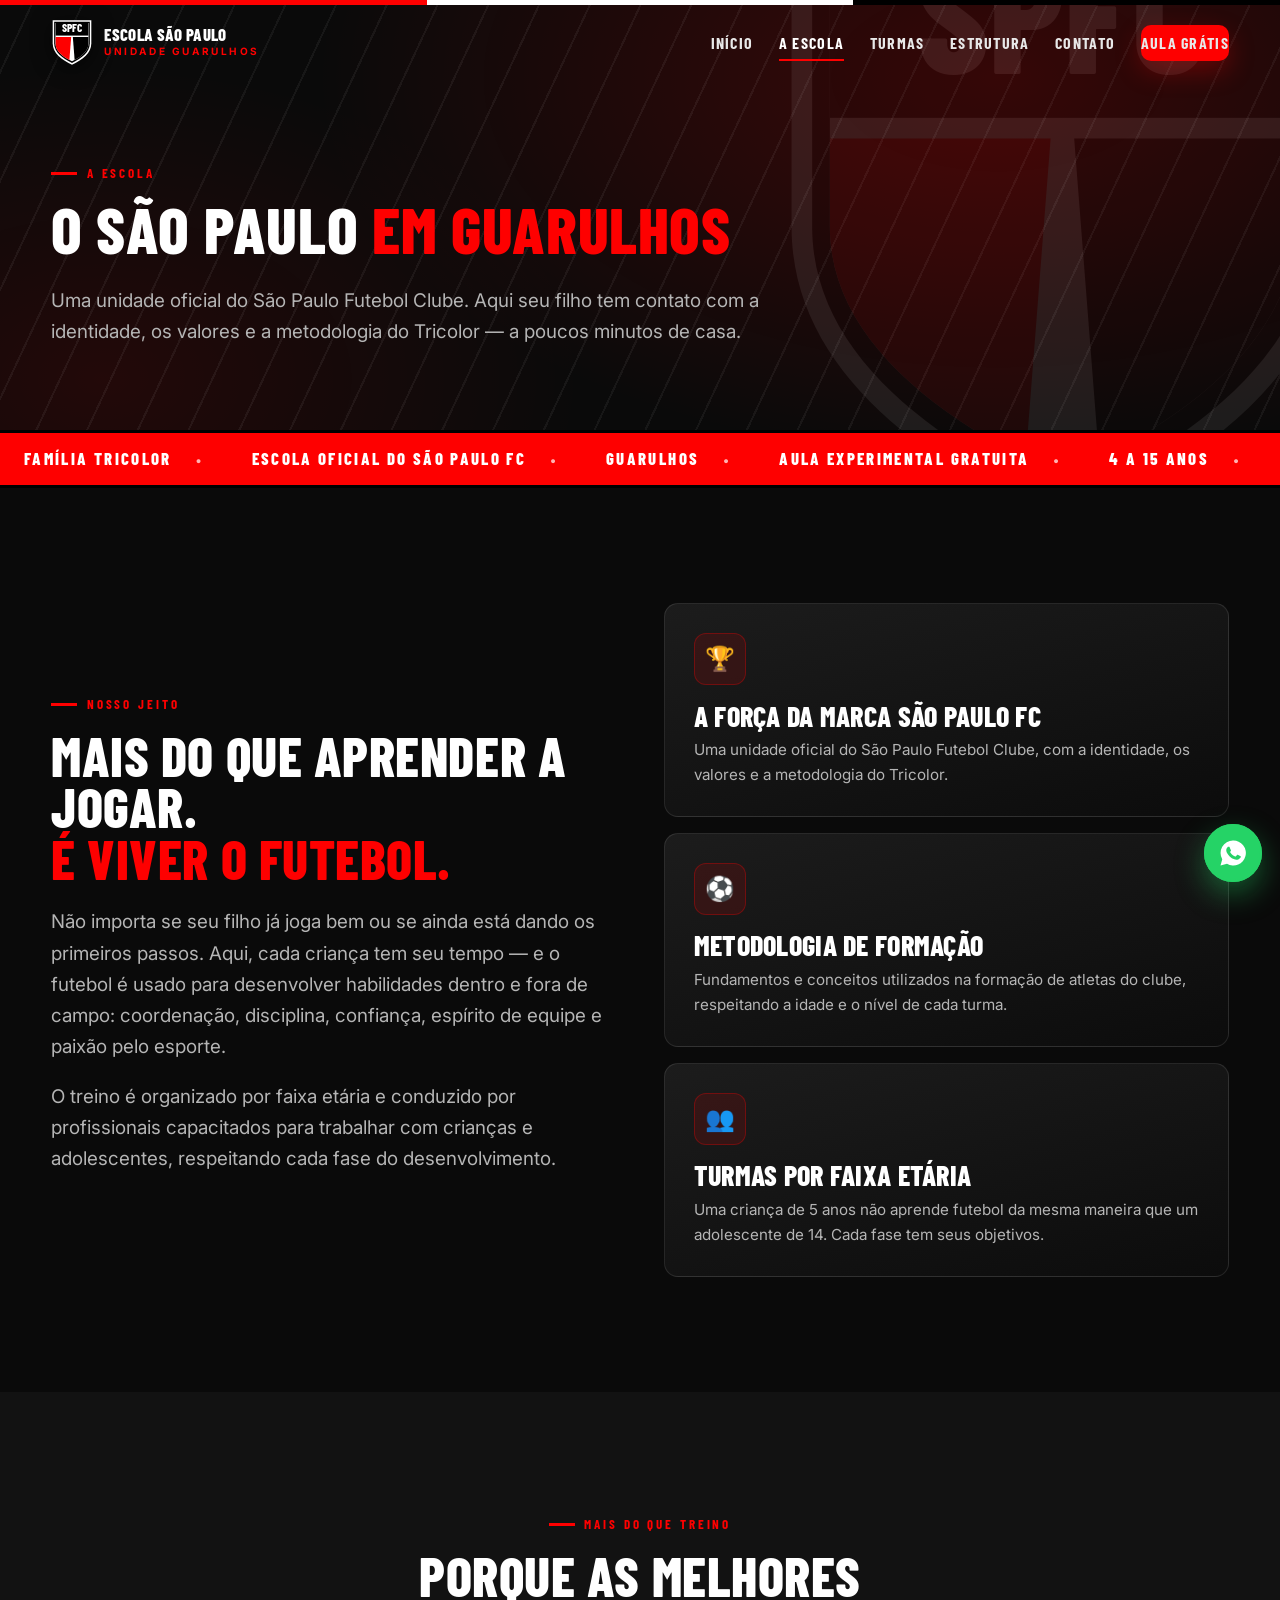
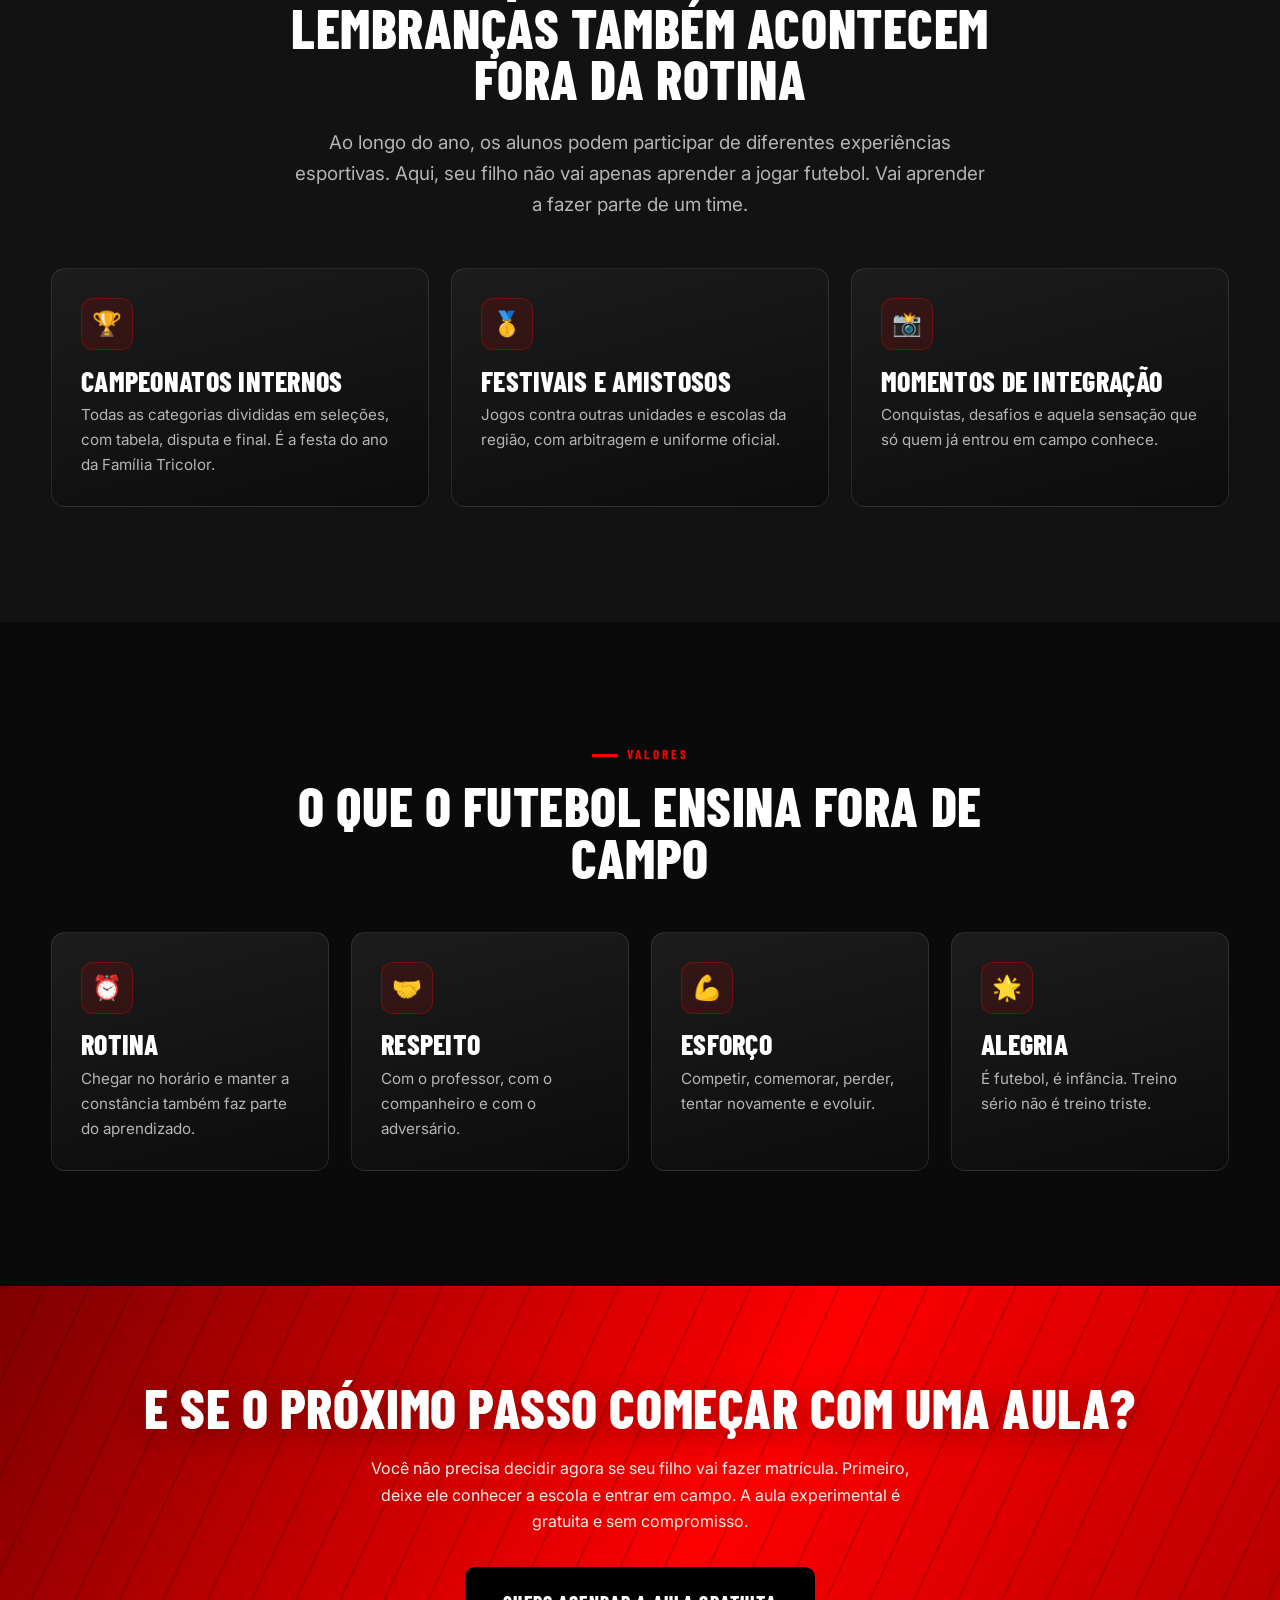
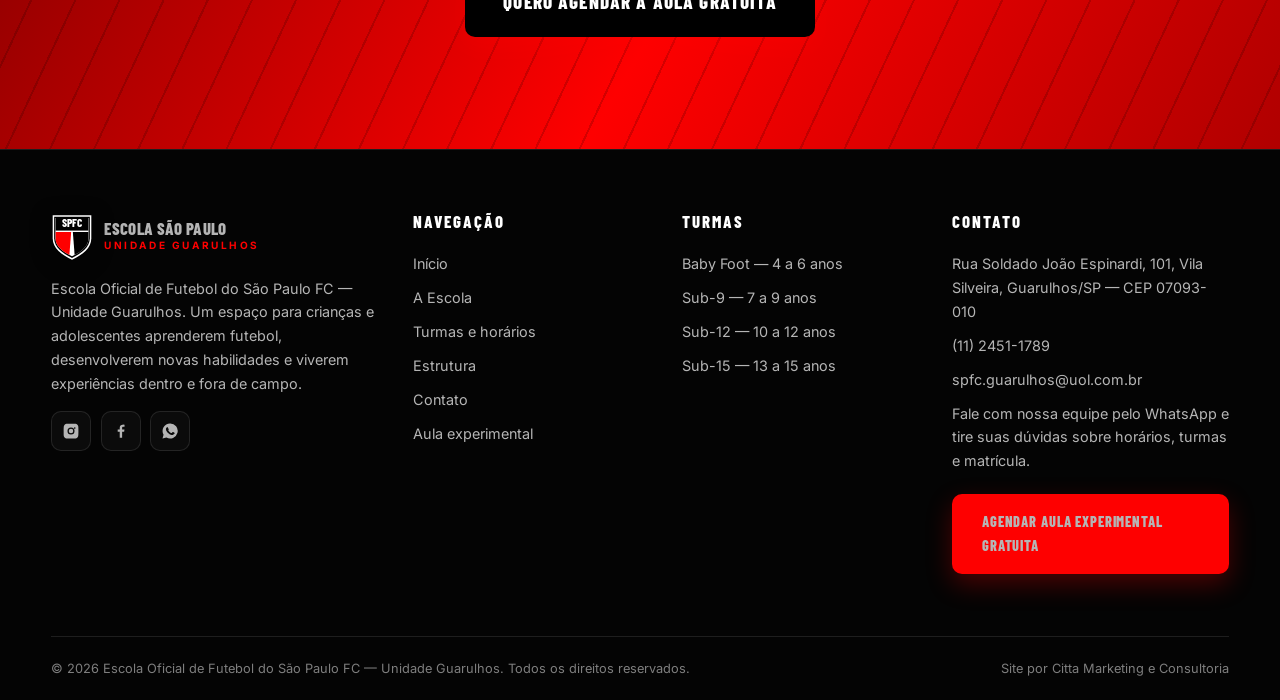
==== commit b2489a6e: "Troca credito do rodape de Site por Rebird para Citta Marketing e Consultoria" ====
--- a/a-escola.html
+++ b/a-escola.html
@@ -174,7 +174,7 @@
     </div>
     <div class="copy">
       <span>&copy; <span data-fill="ano"></span> Escola Oficial de Futebol do São Paulo FC — Unidade Guarulhos. Todos os direitos reservados.</span>
-      <span>Site por <a href="https://rebird.com.br" target="_blank" rel="noopener">Rebird</a></span>
+      <span>Site por Citta Marketing e Consultoria</span>
     </div>
   </div>
 </footer>
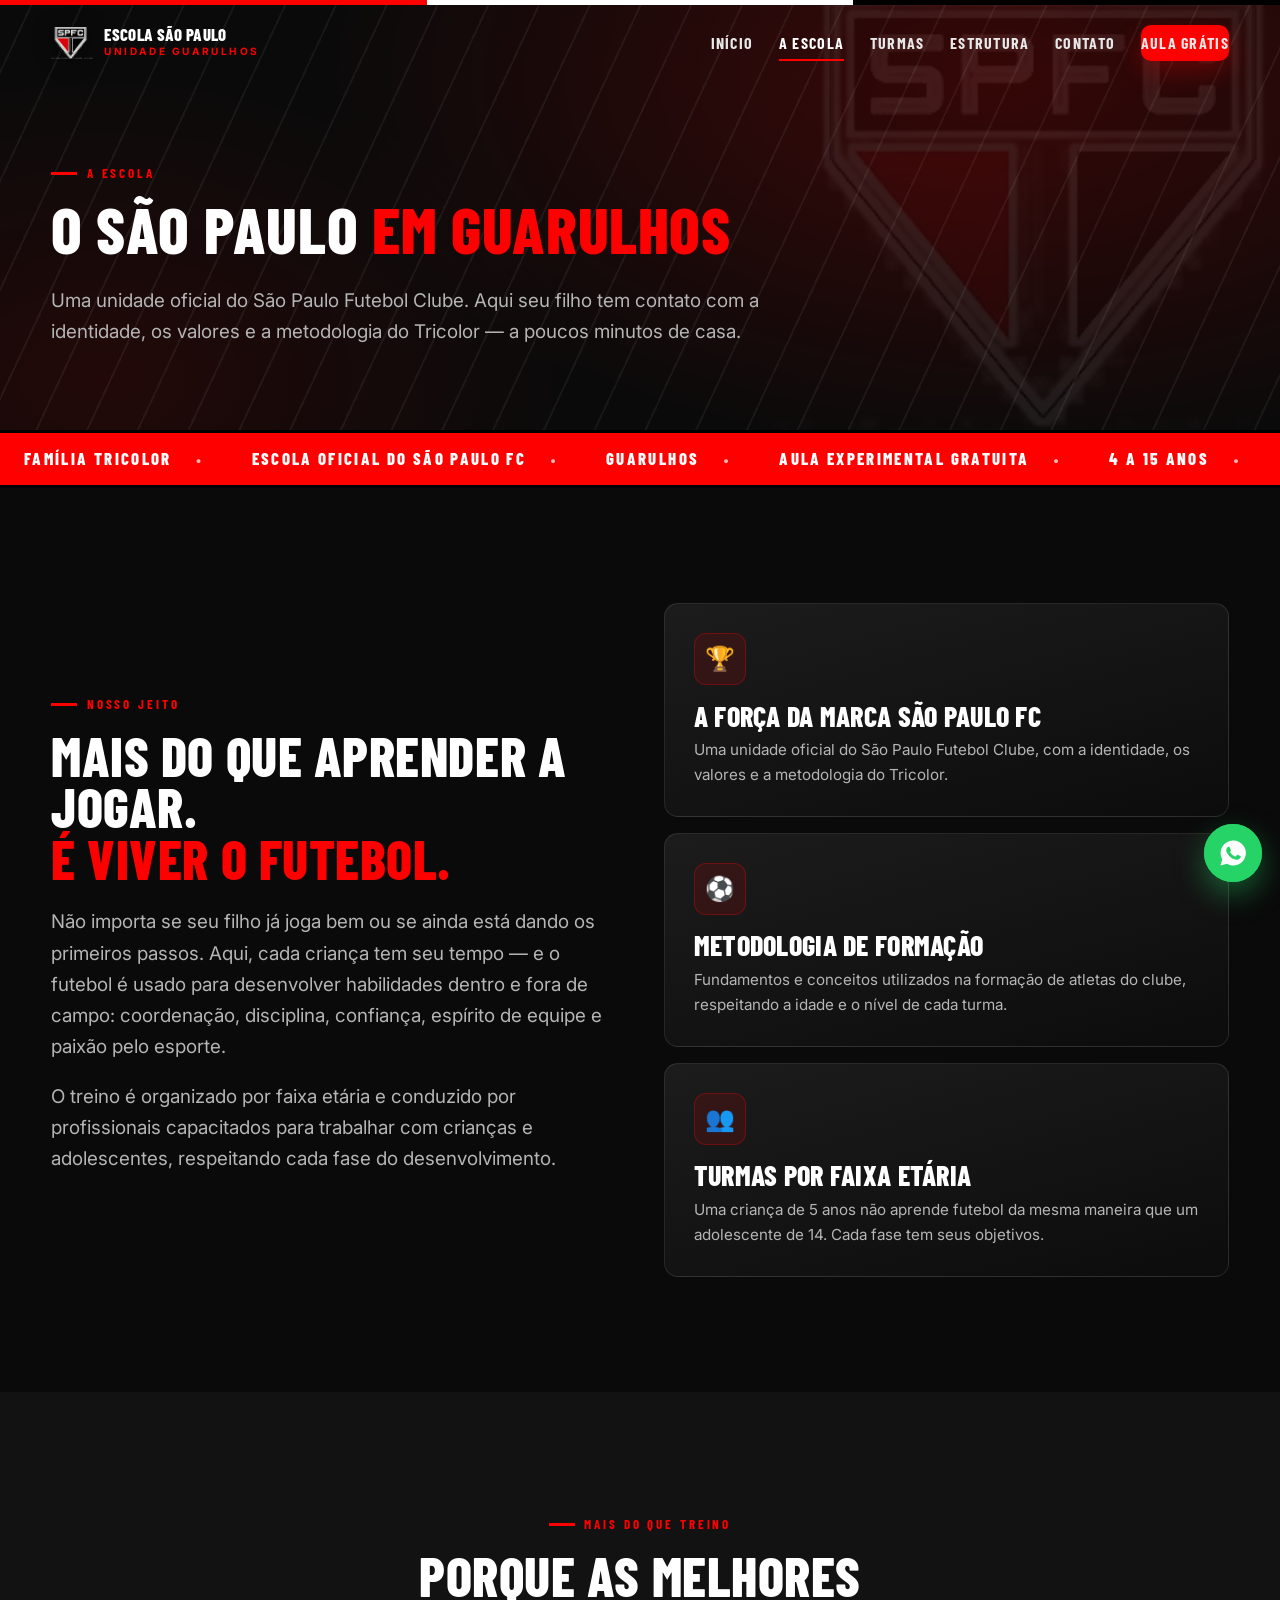
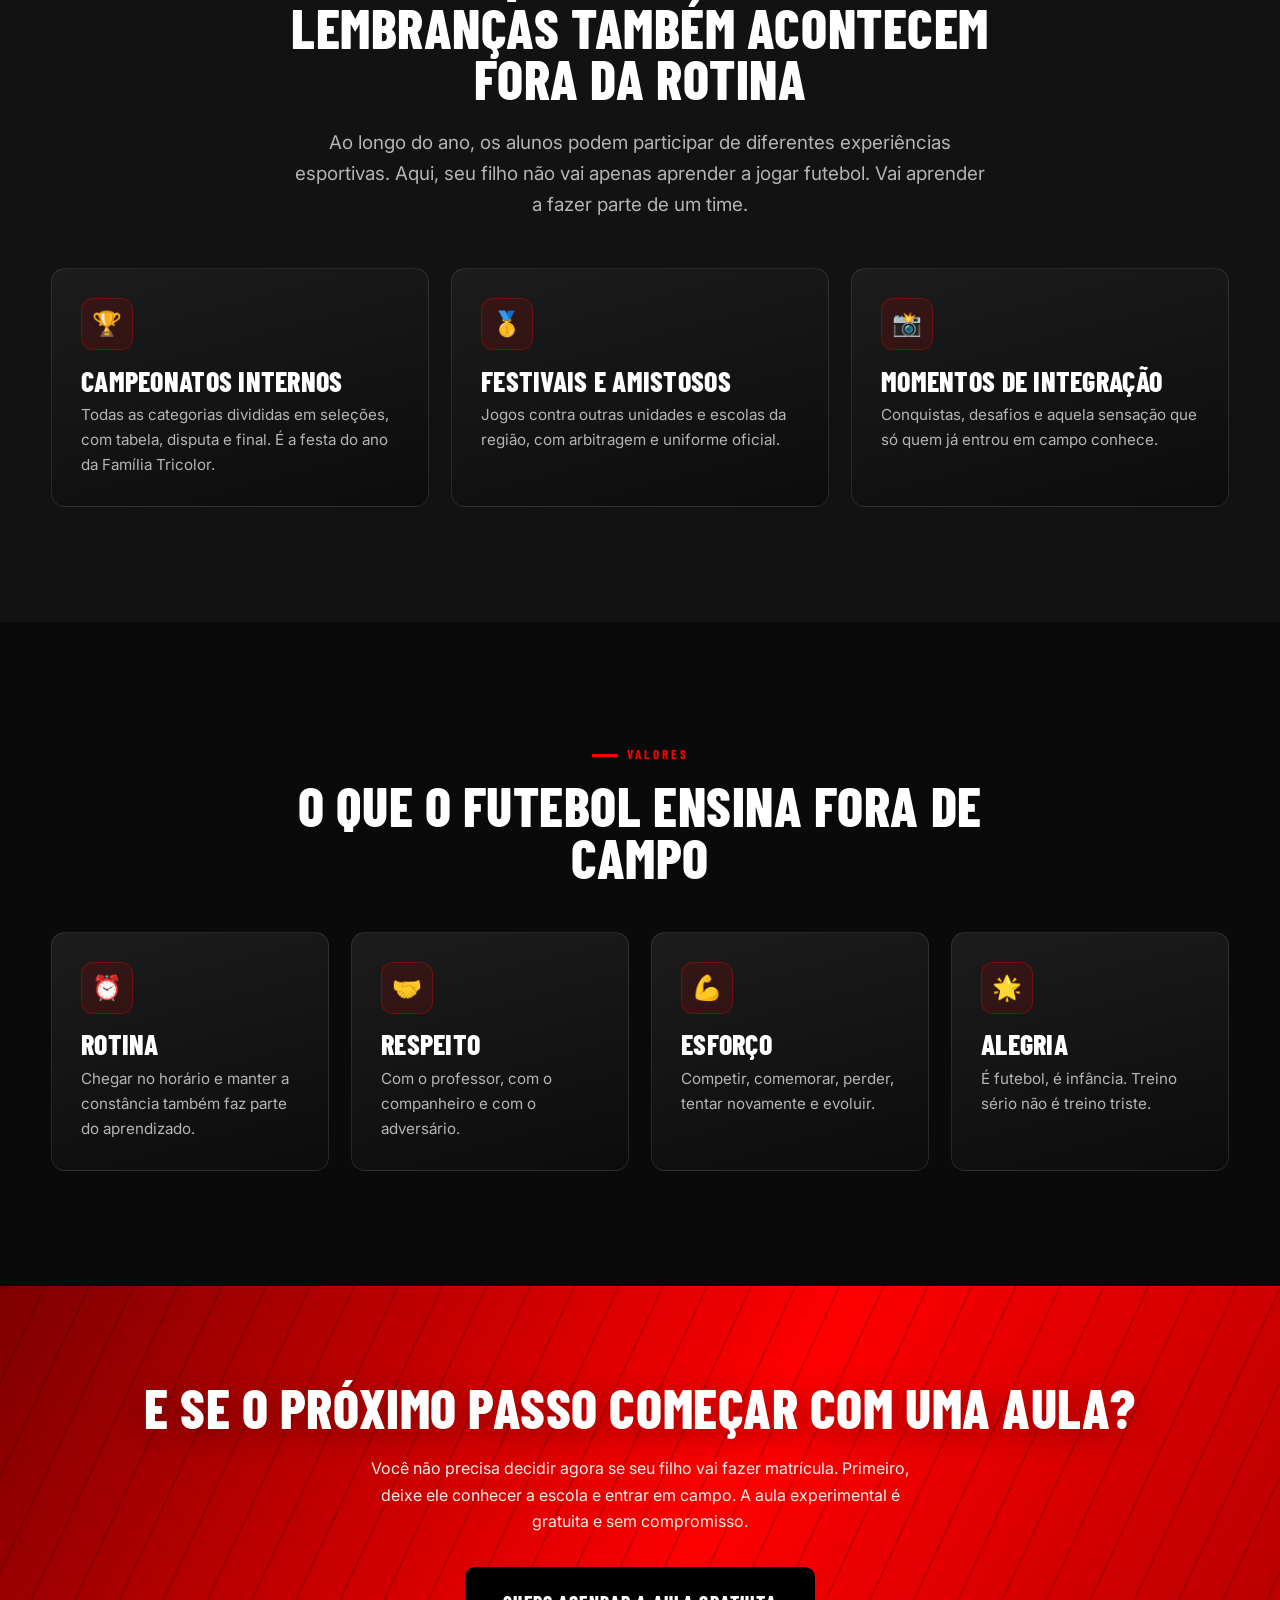
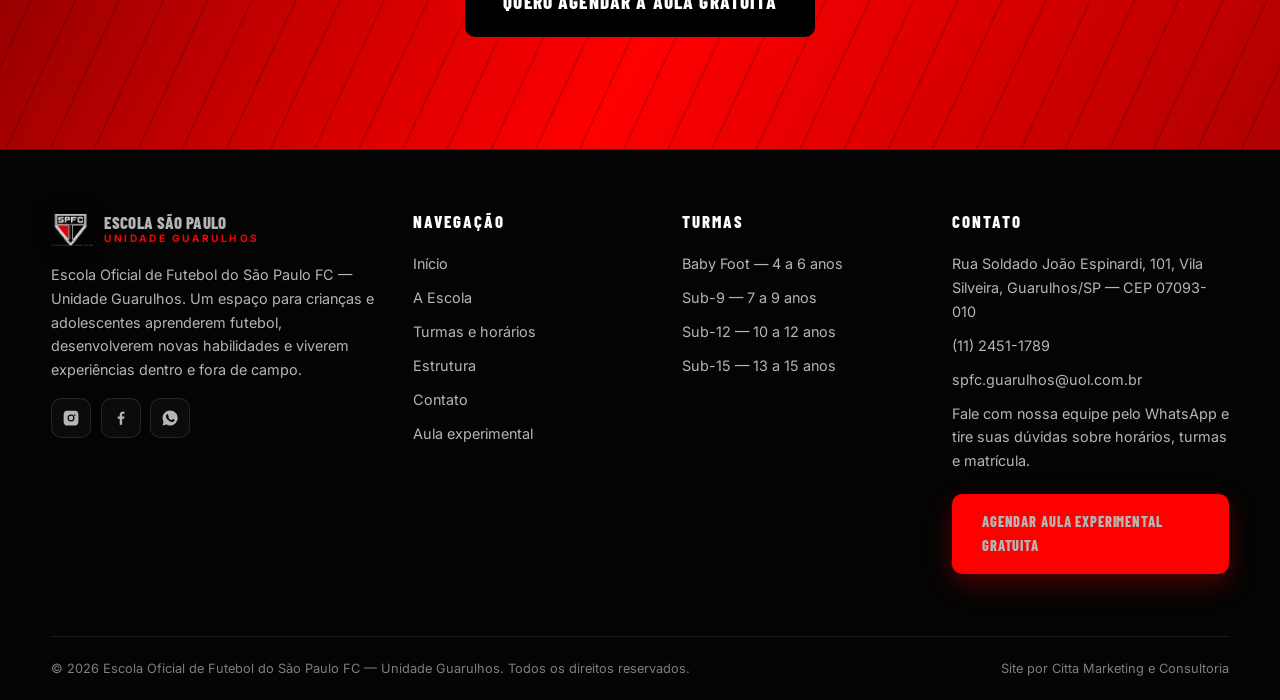
==== commit cc7e0cac: "Substitui escudo aproximado por logo oficial em alta qualidade e configura WhatsApp real Co-Authored" ====
--- a/a-escola.html
+++ b/a-escola.html
@@ -43,7 +43,7 @@
   <div class="tricolor"><i></i><i></i><i></i></div>
   <div class="wrap bar">
     <a class="brand" href="index.html" aria-label="Escola de Futebol SPFC Guarulhos">
-      <svg viewBox="0 0 200 224" role="img" aria-hidden="true"><use href="#crest"/></svg>
+      <img src="assets/img/escudo-alta.png" alt="Escudo Escola São Paulo" role="img">
       <span><b>Escola São Paulo</b><small>Unidade Guarulhos</small></span>
     </a>
     <nav class="nav" id="nav">
@@ -60,7 +60,7 @@
 
 <section class="hero" style="min-height:auto;padding:calc(var(--header-h) + 5rem) 0 4rem">
   <div class="hero-stripes"></div>
-  <svg class="hero-crest" viewBox="0 0 200 224" aria-hidden="true"><use href="#crest"/></svg>
+  <img class="hero-crest" src="assets/img/escudo-alta.png" alt="" aria-hidden="true">
   <div class="wrap" style="display:block">
     <span class="eyebrow">A escola</span>
     <h1 style="font-size:clamp(2.2rem,5.4vw,4rem)" data-split>O São Paulo <span class='txt-red'>em Guarulhos</span></h1>
@@ -131,7 +131,7 @@
     <div class="footer-grid">
       <div>
         <a class="brand" href="index.html" style="margin-bottom:1rem">
-          <svg viewBox="0 0 200 224" aria-hidden="true"><use href="#crest"/></svg>
+          <img src="assets/img/escudo-alta.png" alt="Escudo Escola São Paulo" aria-hidden="true">
           <span><b>Escola São Paulo</b><small>Unidade Guarulhos</small></span>
         </a>
         <p>Escola Oficial de Futebol do São Paulo FC — Unidade Guarulhos. Um espaço para crianças e adolescentes aprenderem futebol, desenvolverem novas habilidades e viverem experiências dentro e fora de campo.</p>
--- a/assets/css/style.css
+++ b/assets/css/style.css
@@ -126,7 +126,7 @@
 }
 .header .bar{display:flex;align-items:center;gap:1.4rem;height:var(--header-h)}
 .brand{display:flex;align-items:center;gap:.7rem;margin-right:auto}
-.brand svg{width:42px;height:auto;filter:drop-shadow(0 4px 10px rgba(0,0,0,.6))}
+.brand img{width:42px;height:auto;filter:drop-shadow(0 4px 10px rgba(0,0,0,.6))}
 .brand b{
   font-family:var(--ff-display);font-weight:800;text-transform:uppercase;
   font-size:1.05rem;line-height:1;letter-spacing:.02em;display:block;
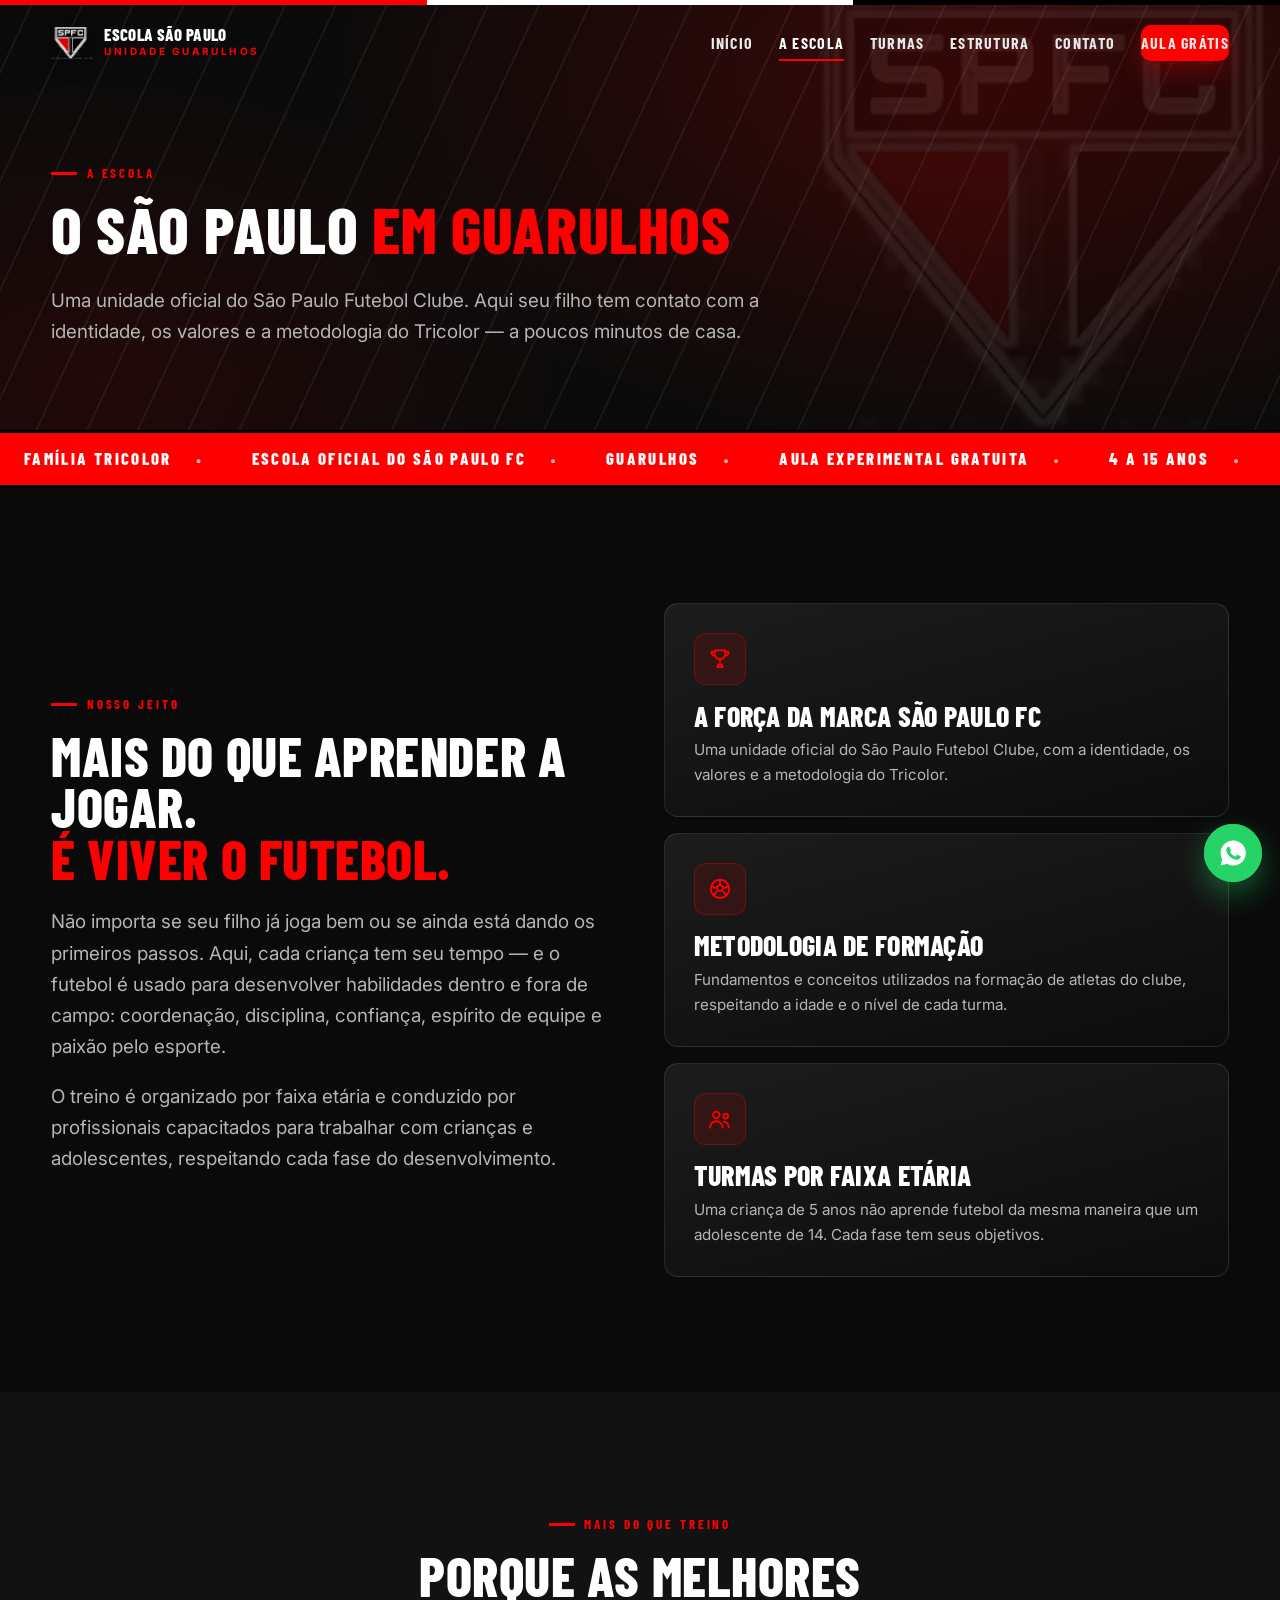
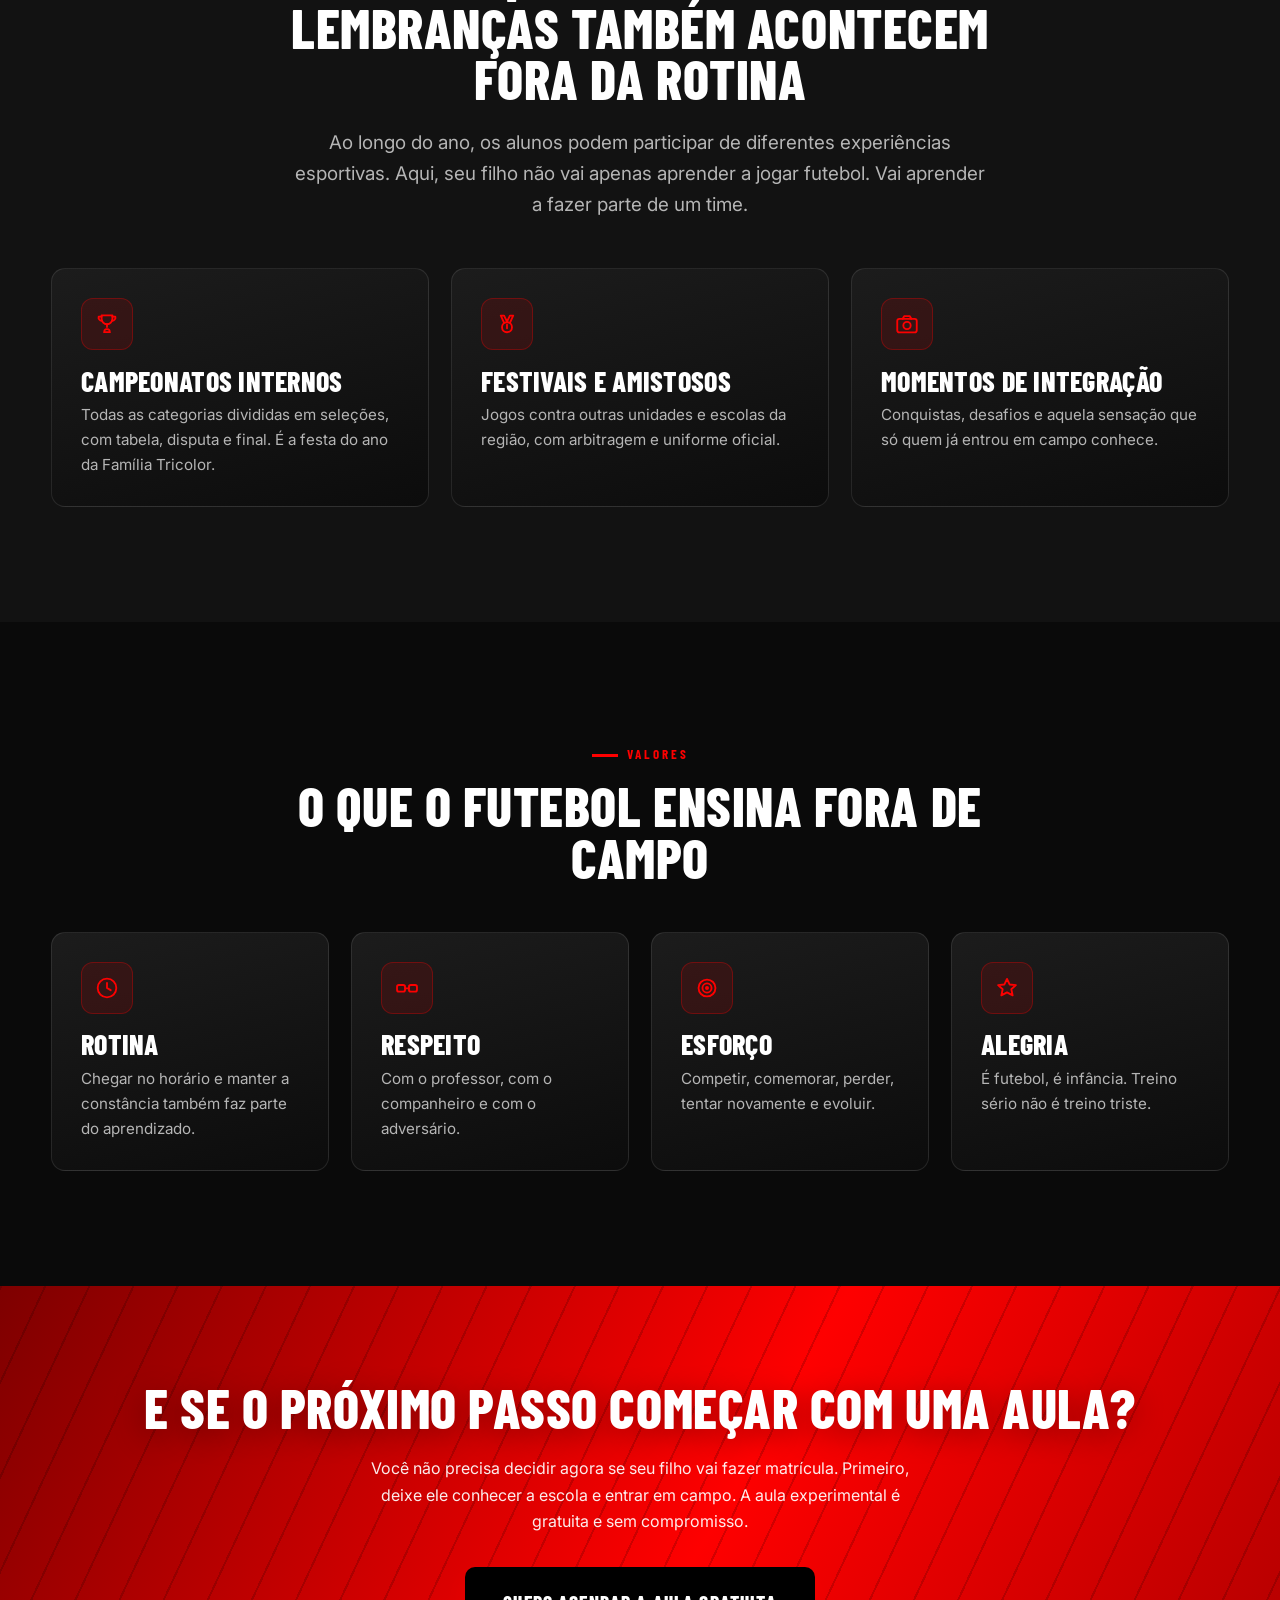
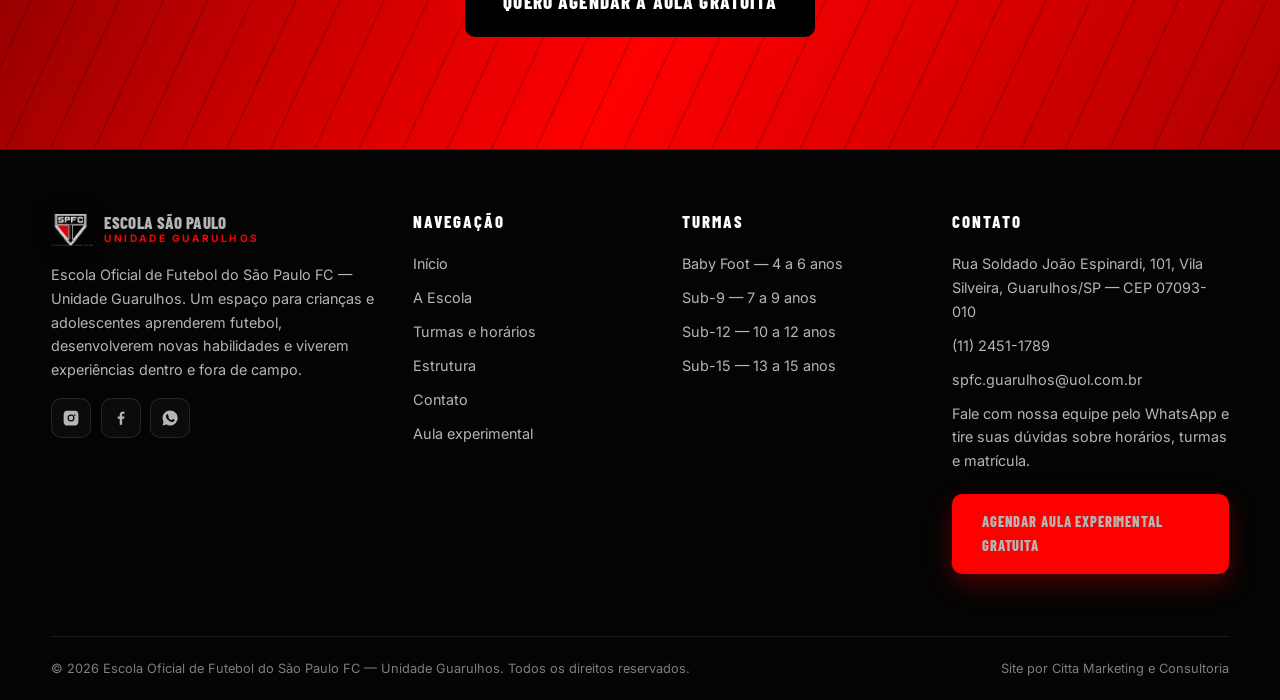
==== commit 1cda9177: "Substitui todos os emojis por ícones SVG profissionais Co-Authored-By: Claude Sonnet 5 <noreply@anth" ====
--- a/a-escola.html
+++ b/a-escola.html
@@ -38,6 +38,31 @@
   <text x="100" y="64" text-anchor="middle" font-family="Barlow Condensed,Arial Narrow,Impact,sans-serif" font-weight="800" font-size="54" fill="#fff">SPFC</text>
 </symbol>
 </defs></svg>
+<svg width="0" height="0" style="position:absolute" aria-hidden="true" focusable="false"><defs>
+<symbol id="icon-ball" viewBox="0 0 24 24" fill="none" stroke="currentColor" stroke-width="1.7" stroke-linecap="round" stroke-linejoin="round"><circle cx="12" cy="12" r="8.5"/><path d="M12 8l3 2.2-1.1 3.5H10.1L9 10.2 12 8z"/><path d="M12 3.5v4.3M4.5 9.3l3.2 1.9M6.6 18l2-3.6M17.4 18l-2-3.6M19.5 9.3l-3.2 1.9"/></symbol>
+<symbol id="icon-pin" viewBox="0 0 24 24" fill="none" stroke="currentColor" stroke-width="1.7" stroke-linecap="round" stroke-linejoin="round"><path d="M12 21s7-7.4 7-12.2A7 7 0 0 0 5 8.8C5 13.6 12 21 12 21z"/><circle cx="12" cy="8.8" r="2.4"/></symbol>
+<symbol id="icon-users" viewBox="0 0 24 24" fill="none" stroke="currentColor" stroke-width="1.7" stroke-linecap="round" stroke-linejoin="round"><circle cx="8.6" cy="8.2" r="3"/><path d="M2.8 20c0-3.3 2.6-5.9 5.8-5.9s5.8 2.6 5.8 5.9"/><circle cx="17.2" cy="9.3" r="2.3"/><path d="M15.6 14.4c2.5.5 4.4 2.7 4.4 5.3"/></symbol>
+<symbol id="icon-shirt" viewBox="0 0 24 24" fill="none" stroke="currentColor" stroke-width="1.7" stroke-linecap="round" stroke-linejoin="round"><path d="M8.2 4.2L12 6l3.8-1.8L19 6.5l-2.6 2.6V19.8H7.6V9.1L5 6.5l3.2-2.3z"/></symbol>
+<symbol id="icon-trophy" viewBox="0 0 24 24" fill="none" stroke="currentColor" stroke-width="1.7" stroke-linecap="round" stroke-linejoin="round"><path d="M7 4h10v3.2a5 5 0 0 1-10 0V4z"/><path d="M7 5.2H4.3a3 3 0 0 0 3 3.8M17 5.2h2.7a3 3 0 0 1-3 3.8"/><path d="M12 12.2v2.6M9.3 19.5h5.4M9.6 19.5c-.3-1.6.3-2.8 2.4-2.8s2.7 1.2 2.4 2.8"/></symbol>
+<symbol id="icon-mail" viewBox="0 0 24 24" fill="none" stroke="currentColor" stroke-width="1.7" stroke-linecap="round" stroke-linejoin="round"><rect x="3" y="5.2" width="18" height="13.6" rx="2"/><path d="M3.6 6.7L12 13l8.4-6.3"/></symbol>
+<symbol id="icon-clock" viewBox="0 0 24 24" fill="none" stroke="currentColor" stroke-width="1.7" stroke-linecap="round" stroke-linejoin="round"><circle cx="12" cy="12" r="8.6"/><path d="M12 7.4V12l3.4 2"/></symbol>
+<symbol id="icon-phone" viewBox="0 0 24 24" fill="none" stroke="currentColor" stroke-width="1.7" stroke-linecap="round" stroke-linejoin="round"><path d="M6.7 3.6h2.9l1.4 3.8-2 1.7a11.8 11.8 0 0 0 5.7 5.7l1.7-2 3.8 1.4v2.9a2 2 0 0 1-2.2 2 16.3 16.3 0 0 1-14.3-14.3 2 2 0 0 1 2-2.2z"/></symbol>
+<symbol id="icon-chat" viewBox="0 0 24 24" fill="none" stroke="currentColor" stroke-width="1.7" stroke-linecap="round" stroke-linejoin="round"><rect x="3.5" y="5" width="17" height="11.2" rx="2.2"/><path d="M8 16.2l-2.7 3v-3"/></symbol>
+<symbol id="icon-shower" viewBox="0 0 24 24" fill="none" stroke="currentColor" stroke-width="1.7" stroke-linecap="round" stroke-linejoin="round"><path d="M8 4.6a4 4 0 0 1 8 0"/><path d="M4.2 8.4h15.6"/><path d="M7.4 8.4v1.8M11.3 8.4v1.8M15.2 8.4v1.8M19 8.4v1.8M9.3 13.2v1.7M13.2 13.2v1.7M17 13.2v1.7M7.4 17.6v1.2M11.3 17.6v1.2M15.2 17.6v1.2"/></symbol>
+<symbol id="icon-medal" viewBox="0 0 24 24" fill="none" stroke="currentColor" stroke-width="1.7" stroke-linecap="round" stroke-linejoin="round"><circle cx="12" cy="15" r="4.6"/><path d="M9.2 10.8L6.3 4.2h3l2.7 5.6M14.8 10.8l2.9-6.6h-3l-2.7 5.6"/><path d="M12 12.6v3.4"/></symbol>
+<symbol id="icon-book" viewBox="0 0 24 24" fill="none" stroke="currentColor" stroke-width="1.7" stroke-linecap="round" stroke-linejoin="round"><path d="M12 6.7C10.4 5.2 7.8 4.7 4 5.2v13.1c3.8-.5 6.4 0 8 1.5 1.6-1.5 4.2-2 8-1.5V5.2c-3.8-.5-6.4 0-8 1.5z"/><path d="M12 6.7v13.1"/></symbol>
+<symbol id="icon-thumb" viewBox="0 0 24 24" fill="none" stroke="currentColor" stroke-width="1.7" stroke-linecap="round" stroke-linejoin="round"><path d="M7.2 11v9H4.4v-9h2.8z"/><path d="M7.2 11l3.3-6.6c1 0 1.9.8 1.9 1.9v2.9h4.9a2 2 0 0 1 2 2.4l-1.3 5.6a2 2 0 0 1-2 1.6H7.2"/></symbol>
+<symbol id="icon-check" viewBox="0 0 24 24" fill="none" stroke="currentColor" stroke-width="1.7" stroke-linecap="round" stroke-linejoin="round"><circle cx="12" cy="12" r="8.6"/><path d="M8 12.3l2.6 2.6 5.4-5.6"/></symbol>
+<symbol id="icon-bag" viewBox="0 0 24 24" fill="none" stroke="currentColor" stroke-width="1.7" stroke-linecap="round" stroke-linejoin="round"><rect x="4.2" y="8.2" width="15.6" height="11.6" rx="2"/><path d="M9 8.2V6.4a3 3 0 0 1 6 0v1.8"/></symbol>
+<symbol id="icon-handshake" viewBox="0 0 24 24" fill="none" stroke="currentColor" stroke-width="1.7" stroke-linecap="round" stroke-linejoin="round"><rect x="2.8" y="9.2" width="7.4" height="6.2" rx="1.8"/><rect x="13.8" y="9.2" width="7.4" height="6.2" rx="1.8"/><path d="M10.2 12.3h3.6"/></symbol>
+<symbol id="icon-building" viewBox="0 0 24 24" fill="none" stroke="currentColor" stroke-width="1.7" stroke-linecap="round" stroke-linejoin="round"><rect x="5.2" y="4.2" width="13.6" height="15.6" rx="1.2"/><path d="M8.6 8h1.2M14.2 8h1.2M8.6 11.6h1.2M14.2 11.6h1.2M8.6 15.2h1.2M14.2 15.2h1.2"/></symbol>
+<symbol id="icon-car" viewBox="0 0 24 24" fill="none" stroke="currentColor" stroke-width="1.7" stroke-linecap="round" stroke-linejoin="round"><path d="M4.2 15.8v-3.2l2-3.8A2 2 0 0 1 8 7.6h8a2 2 0 0 1 1.8 1.2l2 3.8v3.2"/><path d="M4.2 15.8h15.6M6.6 15.8a1.7 1.7 0 1 1 0 3.4 1.7 1.7 0 0 1 0-3.4zM17.4 15.8a1.7 1.7 0 1 1 0 3.4 1.7 1.7 0 0 1 0-3.4z"/></symbol>
+<symbol id="icon-camera" viewBox="0 0 24 24" fill="none" stroke="currentColor" stroke-width="1.7" stroke-linecap="round" stroke-linejoin="round"><rect x="3" y="7.2" width="18" height="12.6" rx="2"/><path d="M8 7.2l1.4-2.4h5.2l1.4 2.4"/><circle cx="12" cy="13.4" r="3.4"/></symbol>
+<symbol id="icon-gift" viewBox="0 0 24 24" fill="none" stroke="currentColor" stroke-width="1.7" stroke-linecap="round" stroke-linejoin="round"><rect x="4.2" y="9.2" width="15.6" height="10.6" rx="1"/><path d="M4.2 9.2h15.6M12 9.2v10.6"/><path d="M12 9.2c-1-2.8-4.6-3.2-4.6-.9s2.8.9 4.6.9zM12 9.2c1-2.8 4.6-3.2 4.6-.9s-2.8.9-4.6.9z"/></symbol>
+<symbol id="icon-target" viewBox="0 0 24 24" fill="none" stroke="currentColor" stroke-width="1.7" stroke-linecap="round" stroke-linejoin="round"><circle cx="12" cy="12" r="7.8"/><circle cx="12" cy="12" r="4.2"/><circle cx="12" cy="12" r="1"/></symbol>
+<symbol id="icon-star" viewBox="0 0 24 24" fill="none" stroke="currentColor" stroke-width="1.7" stroke-linecap="round" stroke-linejoin="round"><path d="M12 3.6l2.5 5.2 5.7.6-4.2 3.8 1.2 5.6L12 16.1l-5.2 2.7 1.2-5.6-4.2-3.8 5.7-.6L12 3.6z"/></symbol>
+<symbol id="icon-person" viewBox="0 0 24 24" fill="none" stroke="currentColor" stroke-width="1.7" stroke-linecap="round" stroke-linejoin="round"><circle cx="12" cy="8" r="3.2"/><path d="M5.6 19.8c0-3.5 2.9-6.4 6.4-6.4s6.4 2.9 6.4 6.4"/></symbol>
+</defs></svg>
 
 <header class="header">
   <div class="tricolor"><i></i><i></i><i></i></div>
@@ -81,9 +106,9 @@
         <p class="lead">O treino é organizado por faixa etária e conduzido por profissionais capacitados para trabalhar com crianças e adolescentes, respeitando cada fase do desenvolvimento.</p>
       </div>
       <div class="grid rv rv-d1" style="gap:1rem">
-        <article class="card"><div class="ico">&#127942;</div><h3>A força da marca São Paulo FC</h3><p>Uma unidade oficial do São Paulo Futebol Clube, com a identidade, os valores e a metodologia do Tricolor.</p></article>
-        <article class="card"><div class="ico">&#9917;</div><h3>Metodologia de formação</h3><p>Fundamentos e conceitos utilizados na formação de atletas do clube, respeitando a idade e o nível de cada turma.</p></article>
-        <article class="card"><div class="ico">&#128101;</div><h3>Turmas por faixa etária</h3><p>Uma criança de 5 anos não aprende futebol da mesma maneira que um adolescente de 14. Cada fase tem seus objetivos.</p></article>
+        <article class="card"><div class="ico"><svg class="i" aria-hidden="true"><use href="#icon-trophy"/></svg></div><h3>A força da marca São Paulo FC</h3><p>Uma unidade oficial do São Paulo Futebol Clube, com a identidade, os valores e a metodologia do Tricolor.</p></article>
+        <article class="card"><div class="ico"><svg class="i" aria-hidden="true"><use href="#icon-ball"/></svg></div><h3>Metodologia de formação</h3><p>Fundamentos e conceitos utilizados na formação de atletas do clube, respeitando a idade e o nível de cada turma.</p></article>
+        <article class="card"><div class="ico"><svg class="i" aria-hidden="true"><use href="#icon-users"/></svg></div><h3>Turmas por faixa etária</h3><p>Uma criança de 5 anos não aprende futebol da mesma maneira que um adolescente de 14. Cada fase tem seus objetivos.</p></article>
       </div>
     </div>
   </div>
@@ -97,9 +122,9 @@
       <p class="lead">Ao longo do ano, os alunos podem participar de diferentes experiências esportivas. Aqui, seu filho não vai apenas aprender a jogar futebol. Vai aprender a fazer parte de um time.</p>
     </div>
     <div class="grid g-3">
-      <article class="card rv"><div class="ico">&#127942;</div><h3>Campeonatos internos</h3><p>Todas as categorias divididas em seleções, com tabela, disputa e final. É a festa do ano da Família Tricolor.</p></article>
-      <article class="card rv rv-d1"><div class="ico">&#129351;</div><h3>Festivais e amistosos</h3><p>Jogos contra outras unidades e escolas da região, com arbitragem e uniforme oficial.</p></article>
-      <article class="card rv rv-d2"><div class="ico">&#128248;</div><h3>Momentos de integração</h3><p>Conquistas, desafios e aquela sensação que só quem já entrou em campo conhece.</p></article>
+      <article class="card rv"><div class="ico"><svg class="i" aria-hidden="true"><use href="#icon-trophy"/></svg></div><h3>Campeonatos internos</h3><p>Todas as categorias divididas em seleções, com tabela, disputa e final. É a festa do ano da Família Tricolor.</p></article>
+      <article class="card rv rv-d1"><div class="ico"><svg class="i" aria-hidden="true"><use href="#icon-medal"/></svg></div><h3>Festivais e amistosos</h3><p>Jogos contra outras unidades e escolas da região, com arbitragem e uniforme oficial.</p></article>
+      <article class="card rv rv-d2"><div class="ico"><svg class="i" aria-hidden="true"><use href="#icon-camera"/></svg></div><h3>Momentos de integração</h3><p>Conquistas, desafios e aquela sensação que só quem já entrou em campo conhece.</p></article>
     </div>
   </div>
 </section>
@@ -111,10 +136,10 @@
       <h2>O que o futebol ensina fora de campo</h2>
     </div>
     <div class="grid g-4">
-      <article class="card rv"><div class="ico">&#9200;</div><h3>Rotina</h3><p>Chegar no horário e manter a constância também faz parte do aprendizado.</p></article>
-      <article class="card rv rv-d1"><div class="ico">&#129309;</div><h3>Respeito</h3><p>Com o professor, com o companheiro e com o adversário.</p></article>
-      <article class="card rv rv-d2"><div class="ico">&#128170;</div><h3>Esforço</h3><p>Competir, comemorar, perder, tentar novamente e evoluir.</p></article>
-      <article class="card rv rv-d3"><div class="ico">&#127775;</div><h3>Alegria</h3><p>É futebol, é infância. Treino sério não é treino triste.</p></article>
+      <article class="card rv"><div class="ico"><svg class="i" aria-hidden="true"><use href="#icon-clock"/></svg></div><h3>Rotina</h3><p>Chegar no horário e manter a constância também faz parte do aprendizado.</p></article>
+      <article class="card rv rv-d1"><div class="ico"><svg class="i" aria-hidden="true"><use href="#icon-handshake"/></svg></div><h3>Respeito</h3><p>Com o professor, com o companheiro e com o adversário.</p></article>
+      <article class="card rv rv-d2"><div class="ico"><svg class="i" aria-hidden="true"><use href="#icon-target"/></svg></div><h3>Esforço</h3><p>Competir, comemorar, perder, tentar novamente e evoluir.</p></article>
+      <article class="card rv rv-d3"><div class="ico"><svg class="i" aria-hidden="true"><use href="#icon-star"/></svg></div><h3>Alegria</h3><p>É futebol, é infância. Treino sério não é treino triste.</p></article>
     </div>
   </div>
 </section>
--- a/assets/css/style.css
+++ b/assets/css/style.css
@@ -244,10 +244,21 @@
 .card .ico{
   width:52px;height:52px;border-radius:12px;display:grid;place-items:center;
   background:rgba(254,0,0,.12);border:1px solid rgba(254,0,0,.3);margin-bottom:1.1rem;
-  font-size:1.5rem;
+  font-size:1.5rem;color:var(--red);
 }
 .card h3{margin-bottom:.5rem}
 .card p{color:var(--mute);font-size:.95rem;margin:0}
+
+/* ---------- Ícones (substituem os emojis) ---------- */
+svg.i{display:block;flex-shrink:0}
+.card .ico svg.i{width:26px;height:26px}
+.info-list .ic{color:var(--red)}
+.info-list .ic svg.i{width:20px;height:20px}
+.gal .ph svg.i{width:2.6rem;height:2.6rem}
+.quote .av{color:#fff}
+.quote .av svg.i{width:20px;height:20px}
+.badge b{display:inline-flex;align-items:center;gap:.35rem}
+.badge svg.i{width:16px;height:16px}
 
 /* ---------- Números ---------- */
 .stats{display:grid;grid-template-columns:repeat(4,1fr);gap:1rem;text-align:center}
